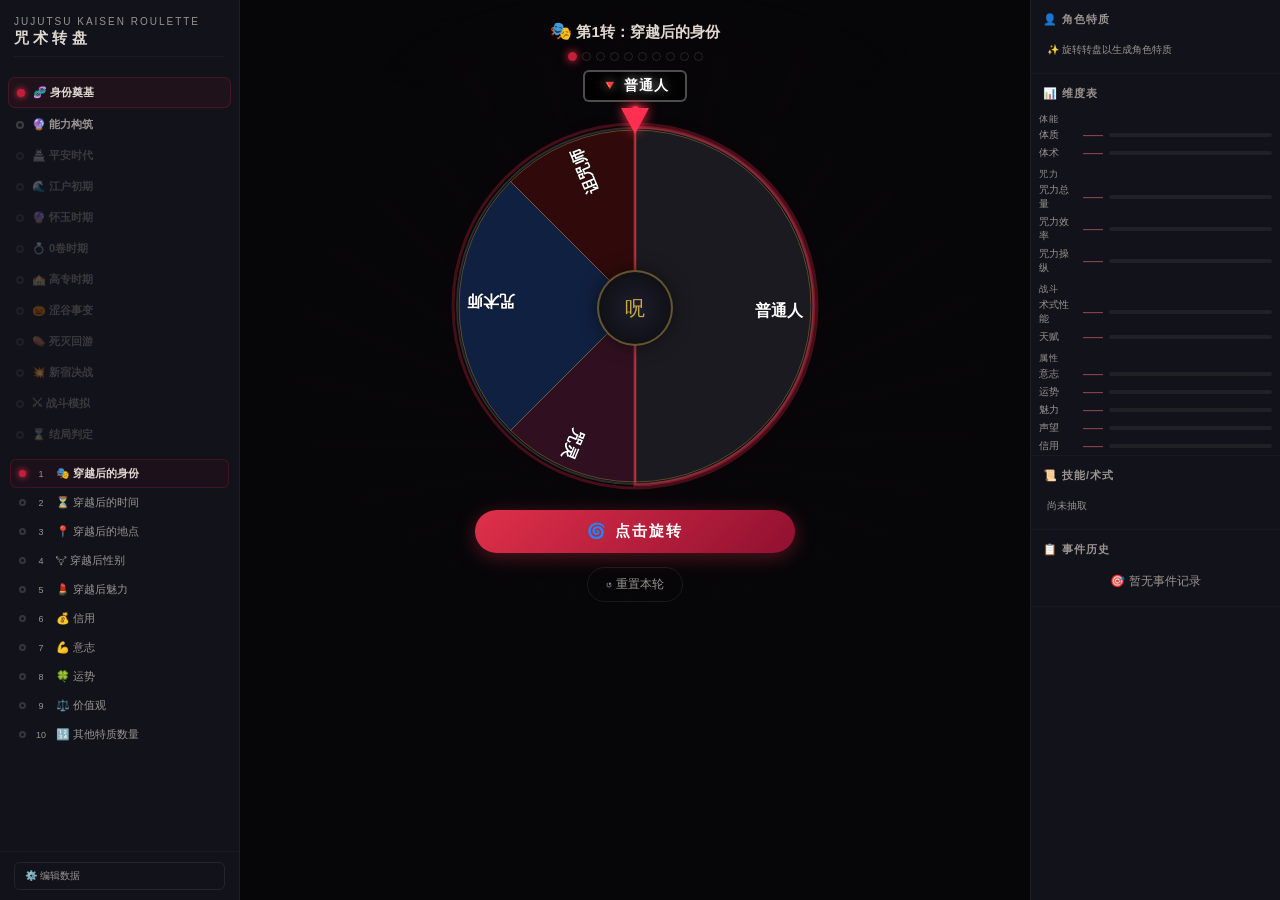
==== index.html @ 83b04fd9 "UI全面优化: 扇区双行分色(技名#fff/体#aaa/咒#a8f/胜#ff0), combat-bars横向压缩, 敌人资源条对称, DZ→危险区, 战斗记录全阶段push, selectStanc" ====
<!DOCTYPE html>
<html lang="zh-CN">
<head>
<meta charset="UTF-8">
<meta name="viewport" content="width=device-width,initial-scale=1,user-scalable=no">
<title>咒术转盘 · JJK</title>
<link rel="stylesheet" href="style.css">
</head>
<body>
<div class="dots-bg" id="dotsBg"></div>
<div class="c-seal a">呪</div><div class="c-seal b">術</div><div class="c-seal c">封</div><div class="c-seal d">解</div>

<div class="app" id="app">
  <div class="top-bar" id="topBar">
    <span class="p-name" id="topPhase" onclick="togglePhaseMenu()">🧬 身份奠基</span>
    <div class="p-dots" id="topDots"></div>
    <span style="font-size:18px;cursor:pointer;padding:0 6px" onclick="toggleEditor()" title="编辑数据">⚙️</span>
  </div>
  <div class="phase-menu" id="phaseMenu" style="display:none"><div class="pm-backdrop" onclick="togglePhaseMenu()"></div><div class="pm-list" id="pmList"></div></div>
  <div class="sidebar" id="sidebar">
    <div class="sb-header">
      <div class="sbl">JUJUTSU KAISEN ROULETTE</div>
      <div class="sbn" id="sbTitle">咒 术 转 盘</div>
      <div class="sbd"></div>
    </div>
    <div class="sb-phases" id="sbPhases"></div>
    <div class="sb-events" id="sbEvents"></div>
    <div class="sb-footer"><div class="sb-edit" onclick="toggleEditor()">⚙️ 编辑数据</div></div>
  </div>
  <div class="center-area" id="centerArea">
    <div class="round-title" id="roundTitle"></div>
    <div class="enemy-card" id="enemyCard" style="display:none">
      <div class="ec-header">
        <span class="ec-tier" id="ecTier">SSS</span>
        <div class="ec-info">
          <span class="ec-name" id="ecName"></span>
          <span class="ec-title" id="ecTitle"></span>
        </div>
      </div>
      <div class="ec-body">
        <div class="ec-dims" id="ecDims"></div>
        <div class="ec-flavor" id="ecFlavor"></div>
        <div class="ec-status" id="ecStatus"></div>
        <div class="ec-ehp"><span style="color:var(--dim);font-size:9px">敌HP</span><span class="ec-hp-bar-wrap"><span class="ec-hp-bar" id="cbEhBar" style="width:100%"></span></span><span id="cbEhVal"></span></div>
      </div>
    </div>
    <div class="combat-bars" id="combatBars" style="display:none">
      <div class="cb-row cb-horiz"><span class="cb-lbl">🛡护盾</span><span class="cb-val" id="cbShVal">0</span><span class="cb-bar-wrap"><span class="cb-bar cb-sh" id="cbShBar"></span></span><span class="cb-lbl">❤生命</span><span class="cb-val" id="cbHpVal">0</span><span class="cb-bar-wrap"><span class="cb-bar cb-hp" id="cbHpBar"></span></span><span class="cb-lbl">🟣咒力</span><span class="cb-val" id="cbCeVal">0</span><span class="cb-bar-wrap"><span class="cb-bar cb-ce" id="cbCeBar"></span></span></div>
      <div class="cb-row cb-split"><span class="cb-lbl">💪体力</span><span class="cb-val" id="cbStVal">0</span><span class="cb-lbl">⚡胜率</span><span class="cb-val" id="cbWinVal">0</span><span class="cb-lbl" title="运势恶化程度，影响对拼权重">⚠危险区</span><span class="cb-val" id="cbDangerVal">0%</span></div>
      <div class="cb-row cb-split" style="font-size:9px;color:#d84"><span>敌体力:<b id="cbEStVal">0</b></span><span>敌咒力:<b id="cbECeVal">0</b></span><span>敌胜率:<b id="cbEWinVal">0</b></span><span title="运势恶化程度，影响对拼权重">敌危险区:<b id="cbEDZBadge">0%</b></span></div>
      <div class="cb-burnout" id="cbBurnout" style="display:none">⚠ 术式熔断</div>
    </div>
    <div class="stance-pick" id="stancePick" style="display:none">
      <div class="sp-header">⚔ 选择战术姿态</div>
      <div class="sp-grid">
        <div class="sp-card" data-stance="猛攻" onclick="selectStance('猛攻')">
          <div class="sp-icon">🔥</div><div class="sp-name">猛攻</div>
          <div class="sp-desc">伤害+30% 受击+30%</div>
        </div>
        <div class="sp-card" data-stance="流转" onclick="selectStance('流转')">
          <div class="sp-icon">🌊</div><div class="sp-name">流转</div>
          <div class="sp-desc">伤害×1.0 受击×1.0</div>
        </div>
        <div class="sp-card" data-stance="坚牢" onclick="selectStance('坚牢')">
          <div class="sp-icon">⛰️</div><div class="sp-name">坚牢</div>
          <div class="sp-desc">受击-30% 禁用领域</div>
        </div>
      </div>
    </div>
    <div class="p-dots" id="centerDots" style="display:none"></div>
    <div class="ptr-label" id="ptrLabel" style="visibility:hidden"></div>
    <div class="moral-pick" id="moralPick" style="display:none">
      <button class="mp-toggle" id="mpToggle" onclick="toggleMoral()">📋 点击展开，自选价值观阵营（或直接转转盘）</button>
      <div class="mp-body" id="mpBody">
        <div class="mp-grid" id="mpGrid"></div>
      </div>
    </div>
    <div class="input-round" id="inputRound" style="display:none">
      <div class="name-seal-ring"></div>
      <div class="name-seal-char">封</div>
      <div class="name-title-text">刻 印 解 除</div>
      <div class="name-hint" id="nameHint">赋予力量真名</div>
      <input type="text" id="inputName" class="name-input" maxlength="8" onkeydown="if(event.key==='Enter')submitInput()" />
      <button class="btn-spin name-submit-btn" id="btnInputSubmit" onclick="submitInput()">刻 印</button>
      <button class="btn-reroll" id="btnInputSkip" onclick="skipInput()">跳过（暂不命名）</button>
    </div>
    <div class="wheel-wrap" id="wheelWrap">
      <div class="ptr"></div>
      <canvas id="wheelCanvas"></canvas>
      <canvas class="p-canvas" id="pCanvas"></canvas>
      <div class="center-btn" id="centerBtn" onclick="centerClick()">呪</div>
    </div>
    <button class="btn-spin" id="btnSpin" onclick="spin()">🌀 点击旋转</button>
    <button class="btn-next" id="btnNext" onclick="goNext()">→ 下一轮</button>
    <button class="btn-reroll" id="btnReroll" style="display:none" onclick="reroll()">🔄 重抽</button>
    <button class="btn-phase" id="btnPhase" style="display:none" onclick="goNextPhase()">→ 进入下一阶段</button>
    <div class="btn-combat-row" id="btnCombatRow" style="display:none">
      <button class="btn-combat ult" id="bcDomain" onclick="bDomain()">🌐 领域展开</button>
      <button class="btn-combat ult" id="bcMax" onclick="bMax()">🔥 极之番</button>
      <button class="btn-combat" id="bcRCT" onclick="bRCT()">🔄 修复熔断</button>
      <button class="btn-combat escape" id="bcEscape" onclick="bEscape()">🏃 逃跑</button>
      <button class="btn-combat" id="bcBindLoan" onclick="bBindLoan()">🔗 束缚·贷</button>
      <button class="btn-combat" id="bcBindStack" onclick="bBindStack()">🔗 束缚·叠加</button>
    </div>
    <div style="margin-top:4px"><button class="btn-reset" id="btnReset" onclick="resetGame()">↺ 重置本轮</button></div>
    <div class="result-panel" id="resultPanel"></div>
    <button class="btn-char" id="btnChar" style="display:none" onclick="charCard()">🎴 生成角色卡</button>
  </div>
  <div class="right-panel" id="rightPanel">
    <div class="rp-sec"><h4>👤 角色特质</h4><div class="rp-traits" id="rpTraits"><span class="empty">尚未抽取</span></div></div>
    <div class="rp-sec"><h4>📊 维度表</h4><div class="rp-dims" id="rpDims"><span class="empty">尚未抽取</span></div></div>
    <div class="rp-sec"><h4>📜 技能/术式</h4><div class="rp-traits" id="rpSkills"><span class="empty">尚未抽取</span></div></div>
    <div class="rp-sec" id="rpCombatLogSec" style="display:none"><h4>📋 战斗记录</h4><div class="rp-hist" id="rpCombatLog" style="max-height:200px"></div></div>
    <div class="rp-sec"><h4>📋 事件历史</h4><div class="rp-hist" id="rpHist"><span class="empty" style="padding:4px">尚未抽取</span></div></div>
  </div>
</div>

<div class="btm-tabs" id="btmTabs">
  <div class="bt active" data-t="wheel"><span class="bti">🎯</span>转盘<span class="btb" id="btbW"></span></div>
  <div class="bt" data-t="person"><span class="bti">👤</span>人物<span class="btb" id="btbP"></span></div>
  <div class="bt" data-t="hist"><span class="bti">📋</span>历史<span class="btb" id="btbH"></span></div>
</div>

<div class="tab-view" id="tvWheel"></div>
<div class="tab-view" id="tvPerson"></div>
<div class="tab-view" id="tvHist"></div>

<div class="editor-overlay" id="edOverlay" onclick="toggleEditor()"></div>
<div class="editor-panel" id="edPanel"><div class="ep-header"><h3>🛠 数据编辑器</h3><span class="ep-close" onclick="toggleEditor()">✕</span></div><div class="ep-body" id="edBody"></div><div class="ep-footer"><button class="primary" onclick="edSave()">💾 保存到本地</button><button onclick="edExport()">📥 导出JSON</button><button onclick="edImport()">📤 导入JSON</button><button onclick="edReset()">🗑 重置</button></div></div>

<div id="toastContainer"></div>

<script src="js/seed-data.js"></script>
<script src="js/game.js"></script>
<script src="js/combat.js"></script>
</body>
</html>
---- style.css ----
:root{--bg:#060608;--bg2:#12121a;--bg3:#1a1a24;--red:#c41e3a;--glow:#ff3050;--purple:#6b21a8;--gold:#c9a84c;--text:#e0d8d0;--dim:#9a9490;--r:12px}
*{margin:0;padding:0;box-sizing:border-box}
body{background:var(--bg);color:var(--text);font-family:"PingFang SC","Microsoft YaHei",sans-serif;min-height:100vh;overflow-x:hidden;-webkit-tap-highlight-color:transparent;user-select:none}
/* 背景花纹 */
body::before{content:'';position:fixed;inset:0;pointer-events:none;z-index:0;background:radial-gradient(ellipse 80% 50% at 50% -10%,rgba(196,30,58,.10) 0%,transparent 50%),radial-gradient(ellipse 60% 40% at 50% 100%,rgba(107,33,168,.06) 0%,transparent 50%),repeating-conic-gradient(from 0deg,rgba(255,48,80,.012) 0% .5%,transparent .5% 3%);mask-image:radial-gradient(ellipse 60% 60% at 50% 40%,black 20%,transparent 70%);animation:bgSpin 120s linear infinite}
@keyframes bgSpin{to{transform:rotate(360deg)}}
/* 四角咒字 */
.c-seal{position:fixed;pointer-events:none;z-index:0;font-family:serif;opacity:.04;animation:sealF 28s ease-in-out infinite}
.c-seal.a{top:3%;left:4%;font-size:clamp(60px,10vw,130px);color:var(--glow)}
.c-seal.b{top:4%;right:4%;font-size:clamp(50px,8vw,110px);color:var(--gold);animation-delay:-9s}
.c-seal.c{bottom:3%;left:4%;font-size:clamp(70px,12vw,150px);color:var(--gold);animation-delay:-18s}
.c-seal.d{bottom:4%;right:4%;font-size:clamp(55px,9vw,120px);color:var(--glow);animation-delay:-5s}
@keyframes sealF{0%,100%{transform:translateY(0)rotate(0deg)}33%{transform:translateY(-15px)rotate(3deg)}66%{transform:translateY(10px)rotate(-2deg)}}
/* 光点 */
.dots-bg{position:fixed;inset:0;pointer-events:none;z-index:0;overflow:hidden}
.dot{position:absolute;border-radius:50%;background:var(--glow);opacity:0;animation:dotUp linear infinite}
@keyframes dotUp{0%{transform:translateY(105vh)scale(0);opacity:0}10%{opacity:.3}90%{opacity:.06}100%{transform:translateY(-10vh)scale(1.5);opacity:0}}

/* 主容器 */
.app{position:relative;z-index:1;display:flex;flex-direction:column;min-height:100vh;padding-bottom:64px}
@media(min-width:768px){.app{display:grid;grid-template-columns:240px 1fr 250px;min-height:100vh;padding:0}}

/* 顶部栏(移动) */
.top-bar{display:flex;align-items:center;justify-content:space-between;padding:8px 12px;background:var(--bg2);border-bottom:1px solid rgba(255,255,255,.05);flex-shrink:0;gap:6px}
.top-bar .p-name{font-size:13px;font-weight:700;cursor:pointer}
.p-dots{display:flex;gap:5px;flex-wrap:wrap;justify-content:center}
.p-dots span{width:9px;height:9px;border-radius:50%;border:1.5px solid rgba(255,255,255,.12);transition:.3s}
.p-dots span.done{background:var(--gold);border-color:var(--gold)}
.p-dots span.cur{background:var(--red);border-color:var(--red);box-shadow:0 0 8px var(--glow)}
/* 移动端阶段下拉 */
.phase-menu{position:fixed;inset:0;z-index:55}
.phase-menu .pm-backdrop{position:absolute;inset:0;background:rgba(0,0,0,.6)}
.phase-menu .pm-list{position:absolute;top:44px;left:12px;right:12px;background:var(--bg2);border-radius:12px;border:1px solid rgba(255,255,255,.08);padding:8px 0;box-shadow:0 8px 30px rgba(0,0,0,.5);animation:fadeIn .2s ease}
.pm-list .pm-item{display:flex;align-items:center;gap:10px;padding:10px 16px;font-size:12px;cursor:pointer;transition:.15s}
.pm-list .pm-item:hover{background:rgba(255,255,255,.03)}
.pm-list .pm-item.active{background:rgba(196,30,58,.08)}
.pm-list .pm-item.locked{opacity:.35;cursor:default}
.pm-list .pm-item .pm-dot{width:8px;height:8px;border-radius:50%;border:2px solid rgba(255,255,255,.18);flex-shrink:0}
.pm-list .pm-item.done .pm-dot{background:var(--gold);border-color:var(--gold)}
.pm-list .pm-item.active .pm-dot{background:var(--red);border-color:var(--red)}
@media(min-width:768px){.phase-menu{display:none!important}}
@media(min-width:768px){#centerDots{display:flex!important}}
@media(min-width:768px){.top-bar{display:none}}

/* 左侧栏 */
.sidebar{display:none;background:var(--bg2);border-right:1px solid rgba(255,255,255,.05);flex-direction:column;overflow-y:auto}
@media(min-width:768px){.sidebar{display:flex}}
.sb-header{padding:16px 14px 10px;flex-shrink:0}
.sb-header .sbl{font-size:10px;color:var(--dim);letter-spacing:2px}
.sb-header .sbn{font-size:15px;font-weight:800;margin:2px 0}
.sb-header .sbd{height:1px;background:rgba(255,255,255,.04);margin:8px 0}
.sb-phases{padding:0 8px;flex-shrink:0}
.sb-phase{display:flex;align-items:center;gap:8px;padding:7px 8px;border-radius:7px;cursor:pointer;transition:.2s;font-size:11px;margin:2px 0}
.sb-phase:hover{background:rgba(255,255,255,.03)}
.sb-phase .sp-dot{width:8px;height:8px;border-radius:50%;border:2px solid rgba(255,255,255,.18);flex-shrink:0;transition:.2s}
.sb-phase.active{background:rgba(196,30,58,.08);border:1px solid rgba(196,30,58,.25)}
.sb-phase.active .sp-dot{background:var(--red);border-color:var(--red);box-shadow:0 0 6px var(--glow)}
.sb-phase.done .sp-dot{background:var(--gold);border-color:var(--gold)}
.sb-phase.locked{opacity:.3;cursor:default}
.sb-phase .sp-name{color:var(--dim);font-size:11px}
.sb-phase.active .sp-name{color:var(--text);font-weight:600}
.sb-events{flex:1;overflow-y:auto;padding:8px 10px}
.sb-evt{display:flex;align-items:center;gap:8px;padding:6px 8px;border-radius:6px;cursor:pointer;transition:.2s;font-size:11px;border:1px solid transparent}
.sb-evt:hover{background:rgba(255,255,255,.02)}
.sb-evt .se-dot{width:7px;height:7px;border-radius:50%;border:2px solid rgba(255,255,255,.15);flex-shrink:0;transition:.2s}
.sb-evt.cur .se-dot{background:var(--red);border-color:var(--red);box-shadow:0 0 6px var(--glow)}
.sb-evt.done .se-dot{background:var(--gold);border-color:var(--gold)}
.sb-evt.cur{background:rgba(196,30,58,.06);border-color:rgba(196,30,58,.2)}
.sb-evt.done{opacity:.5}
.sb-evt .se-num{color:var(--dim);font-size:9px;width:14px;text-align:center}
.sb-evt .se-title{color:var(--dim);font-size:11px}
.sb-evt.cur .se-title{color:var(--text);font-weight:600}
.sb-evt.locked{opacity:.3;cursor:default}
.sb-footer{flex-shrink:0;padding:10px 14px;border-top:1px solid rgba(255,255,255,.04)}
.sb-edit{display:flex;align-items:center;gap:6px;cursor:pointer;font-size:10px;color:var(--dim);padding:6px 10px;border-radius:6px;border:1px solid rgba(255,255,255,.08);transition:.2s}
.sb-edit:hover{color:var(--text);border-color:rgba(255,255,255,.2)}

/* 中央 */
.center-area{flex:1;display:flex;flex-direction:column;align-items:center;padding:10px 12px;gap:10px;overflow-y:auto}
@media(min-width:768px){.center-area{padding-top:20px}}
.round-title{font-size:15px;font-weight:700;text-align:center}
/* 转盘 */
.wheel-wrap{position:relative;width:min(80vw,380px);aspect-ratio:1;flex-shrink:0}
.wheel-wrap canvas{width:100%;height:100%}
.wheel-wrap .ptr{position:absolute;top:-8px;left:50%;transform:translateX(-50%);z-index:10;width:0;height:0;border-left:14px solid transparent;border-right:14px solid transparent;border-top:26px solid var(--glow);filter:drop-shadow(0 0 6px var(--glow))}
.wheel-wrap .ptr::after{content:'';position:absolute;top:-28px;left:-3px;width:7px;height:12px;background:var(--glow);border-radius:4px;box-shadow:0 0 6px var(--glow)}
.ptr-label{visibility:hidden;text-align:center;font-size:14px;font-weight:800;color:#fff;text-shadow:0 0 10px rgba(255,255,255,.5);white-space:nowrap;padding:5px 16px;border-radius:6px;border:2px solid rgba(255,255,255,.3);background:rgba(0,0,0,.75);margin:-1px 0 4px;position:relative;z-index:1;letter-spacing:1px}
.p-canvas{position:absolute;top:0;left:0;width:100%;height:100%;pointer-events:none;z-index:8}
.center-btn{position:absolute;top:50%;left:50%;transform:translate(-50%,-50%);z-index:5;width:20%;aspect-ratio:1;border-radius:50%;background:radial-gradient(circle,#1e1e2e,#0a0a0c);border:2px solid rgba(201,168,76,.45);cursor:pointer;display:flex;align-items:center;justify-content:center;font-family:serif;font-size:clamp(14px,3.5vw,20px);color:var(--gold);box-shadow:0 0 18px rgba(0,0,0,.5);transition:.2s}
.center-btn:hover{border-color:var(--gold);box-shadow:0 0 28px rgba(201,168,76,.25)}
/* 按钮 */
.btn-spin{width:100%;max-width:320px;padding:12px;border-radius:26px;border:none;cursor:pointer;font-size:15px;font-weight:700;letter-spacing:2px;background:linear-gradient(135deg,#e0304a,#901030);color:#fff;box-shadow:0 4px 20px rgba(224,48,74,.35);transition:.3s;animation:btnGlow 2s ease infinite}
.btn-spin:disabled{opacity:.4;cursor:not-allowed;animation:none}
@keyframes btnGlow{0%,100%{box-shadow:0 4px 20px rgba(224,48,74,.35)}50%{box-shadow:0 6px 32px rgba(255,48,80,.55)}}
.btn-next{display:none;width:100%;max-width:320px;padding:10px;border-radius:26px;border:1px solid var(--gold);cursor:pointer;font-size:14px;font-weight:700;letter-spacing:1px;background:transparent;color:var(--gold);transition:.3s}
.btn-next:hover{border-color:#fff;color:#fff}
.btn-phase{display:none;width:100%;max-width:320px;padding:10px;border-radius:26px;border:1px solid var(--red);cursor:pointer;font-size:14px;font-weight:700;letter-spacing:1px;background:rgba(196,30,58,.1);color:var(--glow);transition:.3s}
.btn-phase:hover{background:var(--red);color:#fff}
.btn-reroll{display:none;width:100%;max-width:320px;padding:10px;border-radius:26px;border:1px solid rgba(255,255,255,.12);cursor:pointer;font-size:13px;font-weight:700;letter-spacing:1px;background:transparent;color:var(--dim);transition:.3s}
.btn-reroll:hover{color:#fff;border-color:rgba(255,255,255,.3)}
.input-round{position:relative;width:100%;max-width:420px;margin:0 auto;text-align:center;padding:40px 24px 28px;background:linear-gradient(180deg,rgba(18,8,28,.97),rgba(8,4,14,.99));border:1px solid rgba(200,160,80,.25);border-radius:22px;box-shadow:0 0 50px rgba(180,120,40,.08),inset 0 0 40px rgba(0,0,0,.6)}
.name-seal-ring{position:absolute;top:-22px;left:50%;transform:translateX(-50%);width:44px;height:44px;border-radius:50%;background:radial-gradient(circle,#0a0a0a,#1a0a0a);border:2px solid var(--gold);box-shadow:0 0 24px rgba(200,160,80,.35),inset 0 0 8px rgba(200,160,80,.08)}
.name-seal-char{position:absolute;top:-22px;left:50%;transform:translateX(-50%);width:44px;height:44px;display:flex;align-items:center;justify-content:center;font-family:serif;font-size:20px;color:var(--gold);z-index:1;text-shadow:0 0 10px rgba(200,160,80,.5);pointer-events:none}
.name-title-text{font-family:serif;font-size:22px;font-weight:900;letter-spacing:10px;color:var(--gold);text-shadow:0 0 20px rgba(200,160,80,.4);margin:0 0 6px}
.name-hint{font-size:11px;color:#7a6a5a;letter-spacing:3px;margin-bottom:22px}
.name-input{width:100%;padding:14px 20px;border-radius:12px;border:2px solid rgba(200,160,80,.45);background:rgba(0,0,0,.55);color:#fff;font-size:20px;text-align:center;outline:none;letter-spacing:5px;font-family:serif;transition:.35s;box-shadow:0 0 14px rgba(200,160,80,.08)}
.name-input:focus{border-color:var(--gold);box-shadow:0 0 28px rgba(210,140,60,.3);background:rgba(0,0,0,.7)}
.name-input:disabled{border-color:rgba(255,255,255,.1);color:var(--dim);box-shadow:none}
.name-submit-btn{margin-top:18px!important;max-width:260px!important}
.btn-reset{display:inline-block;padding:8px 18px;border-radius:18px;border:1px solid rgba(255,255,255,.08);cursor:pointer;font-size:12px;background:transparent;color:var(--dim);transition:.2s}
.btn-reset:hover{color:var(--text);border-color:rgba(255,255,255,.2)}
.btn-char{width:100%;max-width:320px;margin-top:8px;padding:12px;border-radius:26px;border:none;cursor:pointer;font-size:15px;font-weight:700;letter-spacing:2px;background:linear-gradient(135deg,var(--gold),#8a7030);color:#1a1a1a;box-shadow:0 4px 20px rgba(201,168,76,.3);transition:.3s}
.btn-char:hover{box-shadow:0 6px 30px rgba(201,168,76,.5);transform:translateY(-1px)}
/* 结果面板 */
.result-panel{width:100%;max-width:480px;background:var(--bg2);border-radius:var(--r);padding:14px 18px;text-align:center;animation:fadeIn .35s ease;display:none}
.result-panel .rp-cat{font-size:10px;color:var(--dim);letter-spacing:2px}
.result-panel .rp-val{font-size:clamp(18px,4vw,24px);font-weight:800;margin:4px 0 6px;letter-spacing:1px}
.result-panel .rp-desc{font-size:13px;color:rgba(224,216,208,.8);line-height:1.6;margin-top:4px}
/* 价值观自选面板 */
.moral-pick{width:100%;max-width:480px;margin-top:4px;text-align:center}
.mp-toggle{display:block;width:100%;padding:12px 16px;border-radius:12px;border:none;cursor:pointer;font-size:14px;font-weight:700;letter-spacing:1px;background:linear-gradient(135deg,#e8d44d,#c08030);color:#1a1a1a;box-shadow:0 4px 16px rgba(201,168,76,.35);animation:mpPulse 2.5s ease infinite}
@keyframes mpPulse{0%,100%{box-shadow:0 4px 16px rgba(201,168,76,.35)}50%{box-shadow:0 6px 28px rgba(201,168,76,.6),0 0 40px rgba(232,212,77,.25)}}
.mp-toggle.sel{animation:none;box-shadow:none;background:rgba(255,255,255,.04);color:var(--text);font-weight:400;font-size:13px;cursor:default}
.mp-body{overflow:hidden;max-height:0;transition:max-height .4s ease}
.mp-body.open{max-height:1200px}
.mp-grid{display:flex;flex-direction:column;gap:6px;padding-top:8px}
.mp-btn{display:flex;align-items:center;gap:10px;padding:10px 14px;border-radius:10px;border:1px solid rgba(255,255,255,.08);background:rgba(255,255,255,.02);cursor:pointer;transition:.2s;text-align:left;font-size:12px;color:var(--text)}
.mp-btn:hover{border-color:rgba(255,255,255,.2);background:rgba(255,255,255,.04)}
.mp-btn.sel{border-color:var(--gold);background:rgba(201,168,76,.1);cursor:default}
.mp-btn .mp-l{font-weight:700;font-size:13px;min-width:70px}
.mp-btn .mp-d{flex:1;color:var(--dim);font-size:11px;line-height:1.4}
@keyframes fadeIn{from{opacity:0;transform:translateY(8px)}to{opacity:1;transform:translateY(0)}}

/* 右侧面板 */
.right-panel{display:none;background:var(--bg2);border-left:1px solid rgba(255,255,255,.05);flex-direction:column;overflow-y:auto}
@media(min-width:768px){.right-panel{display:flex}}
.rp-sec{border-bottom:1px solid rgba(255,255,255,.03)}
.rp-sec h4{padding:12px 12px 6px;font-size:11px;color:var(--dim);letter-spacing:1px}
.rp-traits{padding:6px 12px 12px;display:flex;flex-wrap:wrap;gap:4px}
.rp-traits .tag{padding:3px 8px;border-radius:10px;font-size:10px;background:rgba(255,255,255,.05);color:var(--text);border:1px solid rgba(255,255,255,.08)}
.rp-traits .empty{color:var(--dim);font-size:10px;padding:4px}
.rp-hist{padding:6px 12px 12px;display:flex;flex-direction:column;gap:4px;max-height:45vh;overflow-y:auto}
.rp-hist .rh{display:flex;gap:6px;align-items:flex-start;font-size:10px;padding:3px 6px;border-radius:4px;background:rgba(255,255,255,.012);border-left:3px solid transparent}
.rp-hist .rh .rhd{width:5px;height:5px;border-radius:2px;margin-top:3px;flex-shrink:0}

/* 底部Tab(移动端) */
.btm-tabs{position:fixed;bottom:0;left:0;right:0;z-index:50;display:flex;background:var(--bg2);border-top:1px solid rgba(255,255,255,.06);padding:3px 0 env(safe-area-inset-bottom,3px)}
.btm-tabs .bt{flex:1;display:flex;flex-direction:column;align-items:center;justify-content:center;padding:5px 0;cursor:pointer;color:var(--dim);font-size:10px;gap:2px;transition:.2s;position:relative}
.btm-tabs .bt.active{color:#fff}
.btm-tabs .bt .bti{font-size:18px}
.btm-tabs .bt .btb{position:absolute;top:2px;left:calc(50% + 10px);min-width:15px;height:15px;border-radius:8px;background:var(--red);color:#fff;font-size:9px;display:none;align-items:center;justify-content:center;padding:0 3px}
@media(min-width:768px){.btm-tabs{display:none}}
/* 移动Tab视图 */
.tab-view{display:none;position:fixed;top:44px;left:0;right:0;bottom:60px;z-index:40;background:var(--bg);overflow-y:auto;padding:12px}
.tab-view.on{display:block}
@media(min-width:768px){.tab-view{display:none!important}}
.tab-card{background:var(--bg2);border-radius:var(--r);padding:14px}
.tab-card h4{font-size:10px;color:var(--dim);letter-spacing:2px;margin-bottom:8px}
.tab-card .tr{display:flex;justify-content:space-between;font-size:12px;padding:3px 6px;border-radius:4px;background:rgba(255,255,255,.012)}
.tab-card .tr .tk{color:var(--dim)}
.tab-card .tr .tv{font-weight:600}
.tab-card .tags{display:flex;flex-wrap:wrap;gap:4px;margin-top:4px}
.tab-card .tags .tag{padding:2px 8px;border-radius:10px;font-size:10px;background:rgba(255,255,255,.05);border:1px solid rgba(255,255,255,.08)}
.th-list{display:flex;flex-direction:column;gap:6px}
.th-list .th{display:flex;gap:8px;align-items:flex-start;font-size:12px;padding:8px 10px;border-radius:8px;background:var(--bg2);border-left:3px solid transparent}
.th-list .th .thd{width:7px;height:7px;border-radius:3px;margin-top:3px;flex-shrink:0}
.th-list .th .thb{display:flex;flex-direction:column;gap:2px}
.th-list .th .thl{color:var(--dim);font-size:9px;letter-spacing:1px}
.th-list .th .thv{font-weight:600}
.th-list .th .thdesc{color:rgba(224,216,208,.8);font-size:11px;line-height:1.5;margin-top:2px}
.empty{text-align:center;padding:30px;color:var(--dim);font-size:12px}
/* Toast */
.toast{position:fixed;top:50px;left:50%;transform:translateX(-50%);z-index:70;background:var(--bg2);border:1px solid rgba(255,255,255,.08);padding:8px 18px;border-radius:18px;font-size:12px;color:var(--text);pointer-events:none;animation:toastIn .3s ease,toastOut .3s ease 1.6s forwards}
@keyframes toastIn{from{opacity:0;transform:translateX(-50%) translateY(-8px)}}
@keyframes toastOut{to{opacity:0;transform:translateX(-50%) translateY(-8px)}}

/* 编辑面板 */
.editor-overlay{display:none;position:fixed;inset:0;z-index:100;background:rgba(0,0,0,.7)}
.editor-panel{position:fixed;top:0;right:0;bottom:0;width:min(420px,100vw);z-index:101;background:var(--bg);border-left:1px solid rgba(255,255,255,.08);display:flex;flex-direction:column;transform:translateX(100%);transition:transform .3s ease}
.editor-panel.open{transform:translateX(0)}
.editor-panel .ep-header{display:flex;align-items:center;justify-content:space-between;padding:14px 16px;border-bottom:1px solid rgba(255,255,255,.06);flex-shrink:0}
.ep-header h3{font-size:14px;font-weight:700;letter-spacing:1px}
.ep-close{cursor:pointer;font-size:20px;color:var(--dim);transition:.2s}
.ep-close:hover{color:var(--text)}
.ep-body{flex:1;overflow-y:auto;padding:12px 16px}
.ep-body .ep-phase{margin-bottom:12px}
.ep-body .ep-phase-header{display:flex;align-items:center;gap:8px;cursor:pointer;padding:8px 0;font-size:13px;font-weight:700;border-bottom:1px solid rgba(255,255,255,.04)}
.ep-body .ep-round{padding:6px 0 6px 16px;border-left:2px solid rgba(255,255,255,.06);margin:6px 0}
.ep-body .ep-round-header{display:flex;align-items:center;gap:6px;font-size:11px;color:var(--dim);margin-bottom:4px}
.ep-body .ep-round-header input{background:var(--bg2);border:1px solid rgba(255,255,255,.1);color:var(--text);padding:3px 6px;border-radius:4px;font-size:11px;width:120px}
.ep-body .ep-item{display:flex;align-items:center;gap:6px;padding:4px 6px;margin:2px 0;border-radius:4px;background:rgba(255,255,255,.02);font-size:11px;flex-wrap:wrap}
.ep-item input[type=text]{background:var(--bg2);border:1px solid rgba(255,255,255,.1);color:var(--text);padding:3px 6px;border-radius:4px;font-size:10px;width:90px}
.ep-item input[type=text].w{width:40px}
.ep-item input[type=color]{width:22px;height:22px;border:none;cursor:pointer;background:transparent;padding:0}
.ep-item textarea{background:var(--bg2);border:1px solid rgba(255,255,255,.1);color:var(--text);padding:4px 6px;border-radius:4px;font-size:10px;width:100%;min-width:200px;resize:vertical;font-family:inherit}
.ep-item .tag-row{display:flex;flex-wrap:wrap;gap:3px;align-items:center;margin-top:4px}
.ep-item .tag-chip{display:flex;align-items:center;gap:2px;padding:1px 6px;border-radius:8px;background:rgba(255,48,80,.15);color:var(--glow);font-size:9px}
.ep-item .tag-chip .x{cursor:pointer;font-size:10px;opacity:.6}
.ep-item .tag-chip .x:hover{opacity:1}
.ep-actions{display:flex;gap:4px;flex-shrink:0;margin-top:4px}
.ep-actions button{font-size:9px;padding:3px 8px;border-radius:4px;border:1px solid rgba(255,255,255,.1);background:transparent;color:var(--dim);cursor:pointer;transition:.2s}
.ep-actions button:hover{color:var(--text);border-color:rgba(255,255,255,.3)}
.ep-actions button.del:hover{color:var(--red);border-color:var(--red)}
.ep-footer{flex-shrink:0;padding:12px 16px;border-top:1px solid rgba(255,255,255,.06);display:flex;gap:8px;flex-wrap:wrap}
.ep-footer button{padding:8px 16px;border-radius:18px;border:1px solid rgba(255,255,255,.15);background:var(--bg2);color:var(--text);cursor:pointer;font-size:11px;letter-spacing:1px;transition:.2s}
.ep-footer button:hover{background:var(--bg3)}
.ep-footer button.primary{background:var(--red);border-color:var(--red);color:#fff}
.ep-footer button.primary:hover{background:#d42a4a}

@media(max-width:480px){
  .app{padding-bottom:60px}
  .wheel-wrap{width:82vw}
  .btn-spin{max-width:280px;font-size:14px}
  .btn-next{max-width:280px}
  .editor-panel{width:100vw}
}

/* ---- 敌人卡 ---- */
.enemy-card{width:100%;max-width:480px;background:linear-gradient(135deg,rgba(18,8,8,.95),rgba(8,4,14,.98));border:1px solid rgba(200,60,60,.35);border-radius:16px;padding:12px 16px;margin-bottom:4px;animation:bfxIn .5s ease;box-shadow:0 0 30px rgba(200,40,40,.1),inset 0 0 40px rgba(0,0,0,.5)}
.enemy-card .ec-header{display:flex;align-items:center;gap:10px;margin-bottom:8px}
.ec-header .ec-tier{display:inline-flex;align-items:center;justify-content:center;width:36px;height:36px;border-radius:8px;font-size:13px;font-weight:900;flex-shrink:0;box-shadow:0 0 12px rgba(255,204,0,.4)}
.ec-header .ec-info{display:flex;flex-direction:column;gap:1px}
.ec-header .ec-name{font-size:17px;font-weight:800;color:#fff;letter-spacing:2px}
.ec-header .ec-title{font-size:11px;color:var(--dim);letter-spacing:2px}
.enemy-card .ec-body{display:flex;flex-direction:column;gap:6px}
.ec-body .ec-dims{display:flex;flex-wrap:wrap;gap:4px}
.ecd{display:flex;align-items:center;gap:3px;background:rgba(255,255,255,.04);padding:2px 8px;border-radius:10px;border:1px solid rgba(255,255,255,.06)}
.ec-body .ec-flavor{font-size:11px;color:var(--dim);font-style:italic;padding:4px 0;letter-spacing:1px;line-height:1.5}
.ec-body .ec-status{display:flex;gap:6px;flex-wrap:wrap}
.ecs{font-size:10px;padding:3px 8px;border-radius:10px;font-weight:600;letter-spacing:1px}
.ecs.adv{background:rgba(50,200,80,.15);color:#4c8;border:1px solid rgba(50,200,80,.3)}
.ecs.wnd{background:rgba(200,40,40,.15);color:#f44;border:1px solid rgba(200,40,40,.3)}
.ecs.rnd{background:rgba(200,168,76,.1);color:var(--gold);border:1px solid rgba(200,168,76,.2)}
.ecs.neutral{background:rgba(255,255,255,.05);color:var(--dim);border:1px solid rgba(255,255,255,.08)}
/* 战斗特效动画 */
@keyframes bfxIn{from{opacity:0;transform:translateY(-12px)}to{opacity:1;transform:translateY(0)}}
@keyframes bfxText{0%,100%{opacity:1}50%{opacity:.3;color:var(--glow)}}
.bfx-critical .result-panel{border-color:var(--gold)!important;box-shadow:0 0 30px rgba(200,168,76,.4)!important;animation:bfxPulse .3s ease}
@keyframes bfxPulse{0%,100%{transform:scale(1)}50%{transform:scale(1.02)}}
.bfx-victory .enemy-card{border-color:rgba(50,200,120,.6)!important;box-shadow:0 0 40px rgba(50,200,120,.25)!important}
.bfx-defeat .enemy-card{border-color:rgba(200,40,40,.6)!important;box-shadow:0 0 40px rgba(200,40,40,.35)!important}
/* 战斗按钮 */
.btn-retry{border-color:var(--gold)!important;color:var(--gold)!important}
.btn-continue{border-color:#f44!important;color:#f44!important}
/* 战斗资源条 */
.combat-bars{width:100%;max-width:480px;background:rgba(12,8,16,.95);border:1px solid rgba(255,255,255,.06);border-radius:12px;padding:6px 12px;margin-bottom:4px;font-size:10px}
.cb-row{display:flex;align-items:center;gap:6px;padding:2px 0}
.cb-lbl{color:var(--dim);width:36px;flex-shrink:0;font-size:9px}
.cb-val{color:var(--text);font-weight:600;min-width:32px;font-size:10px}
.cb-bar-wrap{flex:1;height:6px;border-radius:3px;background:rgba(255,255,255,.06)}
.cb-bar{display:block;height:100%;border-radius:3px;transition:width .3s}
.cb-sh{background:linear-gradient(90deg,#4488cc,#66aadd)}
.cb-hp{background:linear-gradient(90deg,#cc4444,#ee6655)}
.cb-ce{background:linear-gradient(90deg,#8844cc,#aa66ee)}
.cb-split{justify-content:space-between}
.cb-horiz{display:flex;gap:4px;align-items:center}
.cb-horiz .cb-lbl{width:auto;font-size:8px}
.cb-horiz .cb-val{min-width:24px;font-size:9px}
.cb-horiz .cb-bar-wrap{flex:1;min-width:30px;height:5px}
.cb-burnout{color:#f44;font-size:10px;text-align:center;padding:4px;animation:bfxPulse 1s ease infinite}
.ec-ehp{display:flex;align-items:center;gap:6px;padding-top:4px}
.ec-hp-bar-wrap{flex:1;height:5px;border-radius:2px;background:rgba(255,255,255,.06)}
.ec-hp-bar{display:block;height:100%;border-radius:2px;background:linear-gradient(90deg,#dd4444,#ff8866);transition:width .3s}
/* 姿态选择 */
.stance-pick{width:100%;max-width:480px;margin:4px 0;animation:bfxIn .3s ease}
.sp-header{font-size:13px;font-weight:700;color:var(--gold);letter-spacing:2px;text-align:center;margin-bottom:6px}
.sp-grid{display:flex;gap:8px}
.sp-card{flex:1;display:flex;flex-direction:column;align-items:center;gap:4px;padding:12px 8px;border-radius:12px;border:1px solid rgba(255,255,255,.08);background:rgba(255,255,255,.03);cursor:pointer;transition:.2s}
.sp-card:hover{border-color:var(--gold);background:rgba(201,168,76,.06)}
.sp-card.sel{border-color:var(--gold);background:rgba(201,168,76,.12);box-shadow:0 0 12px rgba(201,168,76,.2)}
.sp-icon{font-size:28px}
.sp-name{font-size:12px;font-weight:700;color:var(--text)}
.sp-desc{font-size:9px;color:var(--dim);text-align:center;line-height:1.3}
/* 招式面板 */
.btn-combat-row{display:flex;gap:8px;flex-wrap:wrap;justify-content:center;margin-top:6px}
.btn-combat{padding:8px 16px;border-radius:20px;border:1px solid;cursor:pointer;font-size:12px;font-weight:700;letter-spacing:1px;transition:.2s}
.btn-combat.again{background:rgba(200,60,60,.1);border-color:var(--red);color:var(--glow)}
.btn-combat.again:hover{background:var(--red);color:#fff}
.btn-combat.stop{background:transparent;border-color:var(--gold);color:var(--gold)}
.btn-combat.stop:hover{background:var(--gold);color:#1a1a1a}
.btn-combat.ult{background:rgba(130,0,255,.1);border-color:#80f;color:#a0f}
.btn-combat.escape{background:transparent;border-color:rgba(255,255,255,.12);color:var(--dim)}
.btn-combat.escape:hover{color:#fff;border-color:rgba(255,255,255,.3)}
.btn-combat.bind{background:rgba(200,160,40,.1);border-color:var(--gold);color:var(--gold)}
.btn-combat.bind:hover{background:var(--gold);color:#1a1a1a}
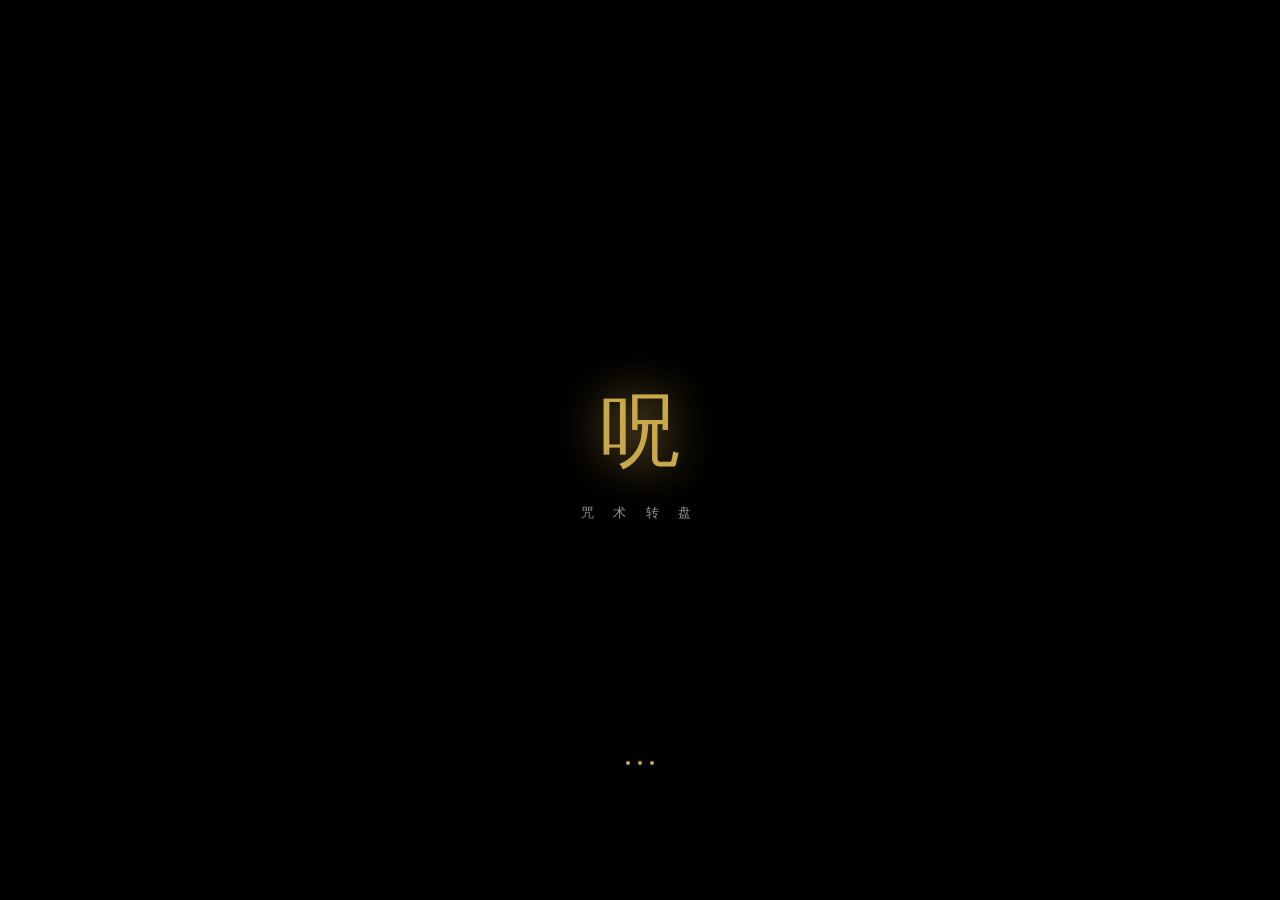
==== commit c1cc0475: "feat: 开场加载动画 + 命运选择页(穿越者/原住民/重生者)" ====
--- a/index.html
+++ b/index.html
@@ -7,6 +7,40 @@
 <link rel="stylesheet" href="style.css">
 </head>
 <body>
+<div class="loading-screen" id="loadingScreen">
+  <div class="ls-ring" id="lsRing"></div>
+  <div class="ls-seal">呪</div>
+  <div class="ls-title">咒 术 转 盘</div>
+  <div class="ls-dots" id="lsDots"></div>
+</div>
+<div class="intro-overlay" id="introOverlay" style="display:none">
+  <div class="intro-bg-seal">呪</div>
+  <div class="intro-content">
+    <div class="intro-jp">呪 術 廻 戦</div>
+    <div class="intro-title">命运的选择</div>
+    <div class="intro-subtitle">—— 你的咒术师之路由此开启 ——</div>
+    <div class="intro-choices">
+      <div class="intro-choice locked" onclick="introToast('原住民')">
+        <div class="ic-lock">🔒</div>
+        <div class="ic-icon">🏚️</div>
+        <div class="ic-label">原 住 民</div>
+        <div class="ic-hint">暂未开放</div>
+      </div>
+      <div class="intro-choice active" onclick="selectOrigin('穿越者')">
+        <div class="ic-glow"></div>
+        <div class="ic-icon">🌀</div>
+        <div class="ic-label">穿 越 者</div>
+        <div class="ic-hint">穿越进入咒术世界</div>
+      </div>
+      <div class="intro-choice locked" onclick="introToast('重生者')">
+        <div class="ic-lock">🔒</div>
+        <div class="ic-icon">🔄</div>
+        <div class="ic-label">重 生 者</div>
+        <div class="ic-hint">暂未开放</div>
+      </div>
+    </div>
+  </div>
+</div>
 <div class="dots-bg" id="dotsBg"></div>
 <div class="c-seal a">呪</div><div class="c-seal b">術</div><div class="c-seal c">封</div><div class="c-seal d">解</div>
 
@@ -29,26 +63,42 @@
   </div>
   <div class="center-area" id="centerArea">
     <div class="round-title" id="roundTitle"></div>
-    <div class="enemy-card" id="enemyCard" style="display:none">
-      <div class="ec-header">
-        <span class="ec-tier" id="ecTier">SSS</span>
-        <div class="ec-info">
-          <span class="ec-name" id="ecName"></span>
-          <span class="ec-title" id="ecTitle"></span>
+    <div class="enemy-card" id="enemyCard" style="display:none"></div>
+    <div class="combat-bars" id="combatBars" style="display:none"></div>
+    <div class="combat-vs" id="combatVS" style="display:none">
+      <div class="cv-header"><span class="cv-round" id="cvRound">⚔ 交锋</span><span class="cv-phase" id="cvPhase">出招</span></div>
+      <div class="cv-arena">
+        <div class="cv-card cv-player" id="cvPlayer">
+          <div class="cv-card-glow"></div>
+          <div class="cv-dims" id="cvPDims"></div>
+          <div class="cv-bars">
+            <div class="cv-bar-row"><span class="cv-lbl">🛡</span><span class="cv-bar-wrap"><span class="cv-bar cv-sh" id="cvShBar"></span></span><span id="cvShVal">0</span></div>
+            <div class="cv-bar-row"><span class="cv-lbl">❤</span><span class="cv-bar-wrap"><span class="cv-bar cv-hp" id="cvHpBar"></span></span><span id="cvHpVal">0</span></div>
+            <div class="cv-bar-row"><span class="cv-lbl">🟣</span><span class="cv-bar-wrap"><span class="cv-bar cv-ce" id="cvCeBar"></span></span><span id="cvCeVal">0</span></div>
+            <div class="cv-stats"><span>💪<b id="cvStVal">0</b></span><span>⚡<b id="cvWinVal">0</b></span><span title="运势恶化，影响对拼权重">⚠<b id="cvDZVal">0%</b></span></div>
+          </div>
+        </div>
+        <div class="cv-vs" id="cvVS">
+          <div class="cv-vs-ring"><span class="cv-vs-text">VS</span></div>
+          <div class="cv-clocks"><span class="cv-ck">⚔击破<b id="cvBK">0</b>/6</span><span class="cv-ck">💀败势<b id="cvLB">0</b>/6</span></div>
+        </div>
+        <div class="cv-card cv-enemy" id="cvEnemy">
+          <div class="cv-card-glow"></div>
+          <div class="cv-dims" id="cvEDims"></div>
+          <div class="cv-bars">
+            <div class="cv-bar-row"><span class="cv-lbl">🛡</span><span class="cv-bar-wrap"><span class="cv-bar cv-sh" id="cvEShBar"></span></span><span id="cvEShVal">0</span></div>
+            <div class="cv-bar-row"><span class="cv-lbl">❤</span><span class="cv-bar-wrap"><span class="cv-bar cv-hp" id="cvEHpBar"></span></span><span id="cvEHpVal">0</span></div>
+            <div class="cv-bar-row"><span class="cv-lbl">🟣</span><span class="cv-bar-wrap"><span class="cv-bar cv-ce" id="cvECeBar"></span></span><span id="cvECeVal">0</span></div>
+            <div class="cv-stats"><span>💪<b id="cvEStVal">0</b></span><span>⚡<b id="cvEWinVal">0</b></span><span title="运势恶化，影响对拼权重">⚠<b id="cvEDZVal">0%</b></span></div>
+          </div>
         </div>
       </div>
-      <div class="ec-body">
-        <div class="ec-dims" id="ecDims"></div>
-        <div class="ec-flavor" id="ecFlavor"></div>
-        <div class="ec-status" id="ecStatus"></div>
-        <div class="ec-ehp"><span style="color:var(--dim);font-size:9px">敌HP</span><span class="ec-hp-bar-wrap"><span class="ec-hp-bar" id="cbEhBar" style="width:100%"></span></span><span id="cbEhVal"></span></div>
+      <div class="cv-status-row">
+        <span class="cv-stance" id="cvStanceBadge">🔥猛攻</span>
+        <span class="cv-burnout" id="cvBurnoutBadge" style="display:none">⚠熔断</span>
+        <span class="cv-domain" id="cvDomainBadge" style="display:none">🌐领域</span>
+        <span class="cv-bias" id="cvBias" style="display:none">⚖偏袒+0</span>
       </div>
-    </div>
-    <div class="combat-bars" id="combatBars" style="display:none">
-      <div class="cb-row cb-horiz"><span class="cb-lbl">🛡护盾</span><span class="cb-val" id="cbShVal">0</span><span class="cb-bar-wrap"><span class="cb-bar cb-sh" id="cbShBar"></span></span><span class="cb-lbl">❤生命</span><span class="cb-val" id="cbHpVal">0</span><span class="cb-bar-wrap"><span class="cb-bar cb-hp" id="cbHpBar"></span></span><span class="cb-lbl">🟣咒力</span><span class="cb-val" id="cbCeVal">0</span><span class="cb-bar-wrap"><span class="cb-bar cb-ce" id="cbCeBar"></span></span></div>
-      <div class="cb-row cb-split"><span class="cb-lbl">💪体力</span><span class="cb-val" id="cbStVal">0</span><span class="cb-lbl">⚡胜率</span><span class="cb-val" id="cbWinVal">0</span><span class="cb-lbl" title="运势恶化程度，影响对拼权重">⚠危险区</span><span class="cb-val" id="cbDangerVal">0%</span></div>
-      <div class="cb-row cb-split" style="font-size:9px;color:#d84"><span>敌体力:<b id="cbEStVal">0</b></span><span>敌咒力:<b id="cbECeVal">0</b></span><span>敌胜率:<b id="cbEWinVal">0</b></span><span title="运势恶化程度，影响对拼权重">敌危险区:<b id="cbEDZBadge">0%</b></span></div>
-      <div class="cb-burnout" id="cbBurnout" style="display:none">⚠ 术式熔断</div>
     </div>
     <div class="stance-pick" id="stancePick" style="display:none">
       <div class="sp-header">⚔ 选择战术姿态</div>
@@ -112,8 +162,9 @@
     <div class="rp-sec"><h4>📜 技能/术式</h4><div class="rp-traits" id="rpSkills"><span class="empty">尚未抽取</span></div></div>
     <div class="rp-sec" id="rpCombatLogSec" style="display:none"><h4>📋 战斗记录</h4><div class="rp-hist" id="rpCombatLog" style="max-height:200px"></div></div>
     <div class="rp-sec"><h4>📋 事件历史</h4><div class="rp-hist" id="rpHist"><span class="empty" style="padding:4px">尚未抽取</span></div></div>
-  </div>
-</div>
+      </div>
+    </div>
+    <div class="cv-log" id="cvLog" style="display:none"><div class="cv-log-title">📋 战斗记录</div><div class="cv-log-body" id="cvLogBody"></div></div>
 
 <div class="btm-tabs" id="btmTabs">
   <div class="bt active" data-t="wheel"><span class="bti">🎯</span>转盘<span class="btb" id="btbW"></span></div>
--- a/style.css
+++ b/style.css
@@ -76,7 +76,7 @@
 .sb-edit:hover{color:var(--text);border-color:rgba(255,255,255,.2)}
 
 /* 中央 */
-.center-area{flex:1;display:flex;flex-direction:column;align-items:center;padding:10px 12px;gap:10px;overflow-y:auto}
+.center-area{flex:1;display:flex;flex-direction:column;align-items:center;padding:10px 12px 60px;gap:10px;overflow-y:auto}
 @media(min-width:768px){.center-area{padding-top:20px}}
 .round-title{font-size:15px;font-weight:700;text-align:center}
 /* 转盘 */
@@ -215,52 +215,75 @@
   .editor-panel{width:100vw}
 }
 
-/* ---- 敌人卡 ---- */
-.enemy-card{width:100%;max-width:480px;background:linear-gradient(135deg,rgba(18,8,8,.95),rgba(8,4,14,.98));border:1px solid rgba(200,60,60,.35);border-radius:16px;padding:12px 16px;margin-bottom:4px;animation:bfxIn .5s ease;box-shadow:0 0 30px rgba(200,40,40,.1),inset 0 0 40px rgba(0,0,0,.5)}
-.enemy-card .ec-header{display:flex;align-items:center;gap:10px;margin-bottom:8px}
-.ec-header .ec-tier{display:inline-flex;align-items:center;justify-content:center;width:36px;height:36px;border-radius:8px;font-size:13px;font-weight:900;flex-shrink:0;box-shadow:0 0 12px rgba(255,204,0,.4)}
-.ec-header .ec-info{display:flex;flex-direction:column;gap:1px}
-.ec-header .ec-name{font-size:17px;font-weight:800;color:#fff;letter-spacing:2px}
-.ec-header .ec-title{font-size:11px;color:var(--dim);letter-spacing:2px}
-.enemy-card .ec-body{display:flex;flex-direction:column;gap:6px}
-.ec-body .ec-dims{display:flex;flex-wrap:wrap;gap:4px}
-.ecd{display:flex;align-items:center;gap:3px;background:rgba(255,255,255,.04);padding:2px 8px;border-radius:10px;border:1px solid rgba(255,255,255,.06)}
-.ec-body .ec-flavor{font-size:11px;color:var(--dim);font-style:italic;padding:4px 0;letter-spacing:1px;line-height:1.5}
-.ec-body .ec-status{display:flex;gap:6px;flex-wrap:wrap}
-.ecs{font-size:10px;padding:3px 8px;border-radius:10px;font-weight:600;letter-spacing:1px}
-.ecs.adv{background:rgba(50,200,80,.15);color:#4c8;border:1px solid rgba(50,200,80,.3)}
-.ecs.wnd{background:rgba(200,40,40,.15);color:#f44;border:1px solid rgba(200,40,40,.3)}
-.ecs.rnd{background:rgba(200,168,76,.1);color:var(--gold);border:1px solid rgba(200,168,76,.2)}
-.ecs.neutral{background:rgba(255,255,255,.05);color:var(--dim);border:1px solid rgba(255,255,255,.08)}
-/* 战斗特效动画 */
+/* === 战斗 VS 双卡 === */
+.combat-vs{width:100%;max-width:500px;margin:4px 0;animation:bfxIn .3s ease}
+.cv-header{display:flex;justify-content:space-between;align-items:center;padding:0 2px 4px}
+.cv-round{font-size:14px;font-weight:800;color:#fff;letter-spacing:1px;animation:roundFlip 1.5s ease infinite}
+.cv-phase{font-size:10px;color:var(--dim);letter-spacing:2px}
+@keyframes roundFlip{0%,100%{transform:scale(1)}50%{transform:scale(1.06)}}
+.cv-arena{display:flex;gap:0;align-items:stretch;position:relative}
+.cv-card{flex:1;display:flex;flex-direction:column;gap:2px;padding:8px 10px;border-radius:10px;background:rgba(8,4,16,.9);border:1px solid rgba(255,255,255,.06);position:relative;overflow:hidden;transition:filter .3s}
+.cv-card.exhausted{filter:brightness(.5)}
+.cv-card.burnout{border-color:#80f!important;box-shadow:0 0 16px rgba(128,0,255,.3)!important}
+.cv-player{border-left:2px solid rgba(80,160,255,.5);box-shadow:0 0 14px rgba(80,160,255,.1)}
+.cv-enemy{border-right:2px solid rgba(255,80,80,.5);box-shadow:0 0 14px rgba(255,80,80,.1)}
+.cv-card-glow{position:absolute;inset:0;pointer-events:none;opacity:0;transition:opacity .3s}
+.cv-player .cv-card-glow{background:radial-gradient(ellipse 80% 40% at 30% 50%,rgba(80,160,255,.15),transparent 70%)}
+.cv-enemy .cv-card-glow{background:radial-gradient(ellipse 80% 40% at 70% 50%,rgba(255,80,80,.12),transparent 70%)}
+.cv-card-glow.on{opacity:1}
+.cv-dims{display:flex;flex-wrap:wrap;gap:2px 5px;font-size:8px;padding:0 0 3px;align-items:center}
+.cv-dt{display:inline-flex;align-items:center;gap:1px;white-space:nowrap}
+.cv-dk{color:var(--dim);font-size:7px}
+.cv-bars{display:flex;flex-direction:column;gap:1px}
+.cv-bar-row{display:flex;align-items:center;gap:4px;font-size:9px}
+.cv-bar-row .cv-lbl{width:16px;text-align:center;font-size:11px;flex-shrink:0}
+.cv-bar-row .cv-val{color:var(--text);font-weight:600;min-width:28px;font-size:9px}
+.cv-bar-wrap{flex:1;height:6px;border-radius:3px;background:rgba(255,255,255,.06);overflow:hidden}
+.cv-bar{display:block;height:100%;border-radius:3px;transition:width .3s}
+.cv-bar.hp-hit{animation:hpFlash .4s ease}
+@keyframes hpFlash{0%,100%{filter:brightness(1)}50%{filter:brightness(3)}}
+.cv-sh{background:linear-gradient(90deg,#4488cc,#66aadd);box-shadow:0 0 6px rgba(100,180,255,.3)}
+.cv-hp{background:linear-gradient(90deg,#cc4444,#ee6655)}
+.cv-ce{background:linear-gradient(90deg,#8844cc,#aa66ee)}
+.cv-stats{display:flex;gap:8px;font-size:9px;padding-top:2px}
+.cv-stats b{font-weight:700;font-size:10px}
+/* VS环 */
+.cv-vs{display:flex;flex-direction:column;align-items:center;justify-content:center;min-width:52px;z-index:2;position:relative;margin:0 2px}
+.cv-vs-ring{width:40px;height:40px;border-radius:50%;background:radial-gradient(circle,#1a1a2e,#0a0a0c);border:2px solid rgba(201,168,76,.6);display:flex;align-items:center;justify-content:center;box-shadow:0 0 16px rgba(201,168,76,.2);animation:vsPulse 3s ease infinite}
+.cv-vs-text{font-family:serif;font-size:14px;font-weight:900;color:var(--gold);text-shadow:0 0 10px rgba(201,168,76,.5);letter-spacing:0}
+.cv-vs-ring.bf-flash{border-color:#ff0!important;box-shadow:0 0 28px rgba(255,204,0,.6)!important;animation:bfBurst .5s ease}
+@keyframes vsPulse{0%,100%{box-shadow:0 0 16px rgba(201,168,76,.2)}50%{box-shadow:0 0 26px rgba(201,168,76,.4)}}
+@keyframes bfBurst{0%{transform:scale(1);box-shadow:0 0 28px rgba(255,204,0,.6)}50%{transform:scale(1.2);box-shadow:0 0 40px rgba(255,204,0,.9)}100%{transform:scale(1);box-shadow:0 0 28px rgba(255,204,0,.6)}}
 @keyframes bfxIn{from{opacity:0;transform:translateY(-12px)}to{opacity:1;transform:translateY(0)}}
-@keyframes bfxText{0%,100%{opacity:1}50%{opacity:.3;color:var(--glow)}}
-.bfx-critical .result-panel{border-color:var(--gold)!important;box-shadow:0 0 30px rgba(200,168,76,.4)!important;animation:bfxPulse .3s ease}
 @keyframes bfxPulse{0%,100%{transform:scale(1)}50%{transform:scale(1.02)}}
-.bfx-victory .enemy-card{border-color:rgba(50,200,120,.6)!important;box-shadow:0 0 40px rgba(50,200,120,.25)!important}
-.bfx-defeat .enemy-card{border-color:rgba(200,40,40,.6)!important;box-shadow:0 0 40px rgba(200,40,40,.35)!important}
-/* 战斗按钮 */
-.btn-retry{border-color:var(--gold)!important;color:var(--gold)!important}
-.btn-continue{border-color:#f44!important;color:#f44!important}
-/* 战斗资源条 */
-.combat-bars{width:100%;max-width:480px;background:rgba(12,8,16,.95);border:1px solid rgba(255,255,255,.06);border-radius:12px;padding:6px 12px;margin-bottom:4px;font-size:10px}
-.cb-row{display:flex;align-items:center;gap:6px;padding:2px 0}
-.cb-lbl{color:var(--dim);width:36px;flex-shrink:0;font-size:9px}
-.cb-val{color:var(--text);font-weight:600;min-width:32px;font-size:10px}
-.cb-bar-wrap{flex:1;height:6px;border-radius:3px;background:rgba(255,255,255,.06)}
-.cb-bar{display:block;height:100%;border-radius:3px;transition:width .3s}
-.cb-sh{background:linear-gradient(90deg,#4488cc,#66aadd)}
-.cb-hp{background:linear-gradient(90deg,#cc4444,#ee6655)}
-.cb-ce{background:linear-gradient(90deg,#8844cc,#aa66ee)}
-.cb-split{justify-content:space-between}
-.cb-horiz{display:flex;gap:4px;align-items:center}
-.cb-horiz .cb-lbl{width:auto;font-size:8px}
-.cb-horiz .cb-val{min-width:24px;font-size:9px}
-.cb-horiz .cb-bar-wrap{flex:1;min-width:30px;height:5px}
-.cb-burnout{color:#f44;font-size:10px;text-align:center;padding:4px;animation:bfxPulse 1s ease infinite}
-.ec-ehp{display:flex;align-items:center;gap:6px;padding-top:4px}
-.ec-hp-bar-wrap{flex:1;height:5px;border-radius:2px;background:rgba(255,255,255,.06)}
-.ec-hp-bar{display:block;height:100%;border-radius:2px;background:linear-gradient(90deg,#dd4444,#ff8866);transition:width .3s}
+@keyframes shakeBar{0%,100%{transform:translateX(0)}25%{transform:translateX(-4px)}75%{transform:translateX(4px)}}
+.hp-hit{animation:shakeBar .3s ease}
+.cv-clocks{display:flex;flex-direction:column;gap:0;align-items:center;font-size:8px;color:var(--dim);padding-top:4px}
+.cv-clocks b{font-weight:700;font-size:9px;color:#fff}
+/* 状态条 */
+.cv-status-row{display:flex;gap:6px;justify-content:center;padding:4px 0;font-size:10px;flex-wrap:wrap}
+.cv-stance{padding:2px 10px;border-radius:10px;background:rgba(201,168,76,.15);color:var(--gold);font-weight:700;letter-spacing:1px}
+.cv-burnout{padding:2px 10px;border-radius:10px;background:rgba(128,0,255,.2);color:#a0f;font-weight:700;animation:bfxPulse 1s ease infinite}
+.cv-domain{padding:2px 10px;border-radius:10px;background:rgba(0,160,255,.15);color:#5af;font-weight:700}
+.cv-bias{padding:2px 8px;font-size:9px;color:var(--gold)}
+.cv-log{width:100%;max-width:500px;margin-top:4px;border-radius:8px;background:rgba(4,2,8,.9);border:1px solid rgba(255,255,255,.04)}
+.cv-log-title{padding:4px 10px;font-size:10px;color:var(--gold);border-bottom:1px solid rgba(255,255,255,.04)}
+.cv-log-body{padding:4px 8px;max-height:120px;overflow-y:auto;font-size:9px;line-height:1.5;color:var(--dim)}
+.cv-log-body .rh{padding:2px 4px;border-radius:3px;background:rgba(255,255,255,.012);border-left:2px solid transparent}
+.cv-log-body .rh:nth-child(odd){background:rgba(255,255,255,.02)}
+/* 响应式 */
+@media(max-width:480px){
+  .cv-card{padding:5px 6px}
+  .cv-bar-row .cv-lbl{font-size:9px;width:12px}
+  .cv-dims{font-size:8px}
+  .cv-vs{min-width:36px}
+  .cv-vs-ring{width:30px;height:30px}
+  .cv-vs-text{font-size:10px}
+  .cv-log{margin-bottom:55px}
+}
+/* 隐藏旧元素 */
+.enemy-card{display:none!important}
+.combat-bars{display:none!important}
 /* 姿态选择 */
 .stance-pick{width:100%;max-width:480px;margin:4px 0;animation:bfxIn .3s ease}
 .sp-header{font-size:13px;font-weight:700;color:var(--gold);letter-spacing:2px;text-align:center;margin-bottom:6px}
@@ -282,4 +305,42 @@
 .btn-combat.escape{background:transparent;border-color:rgba(255,255,255,.12);color:var(--dim)}
 .btn-combat.escape:hover{color:#fff;border-color:rgba(255,255,255,.3)}
 .btn-combat.bind{background:rgba(200,160,40,.1);border-color:var(--gold);color:var(--gold)}
+
+/* ============ 加载动画 ============ */
+.loading-screen{position:fixed;inset:0;z-index:1000;background:#000;display:flex;flex-direction:column;align-items:center;justify-content:center;transition:opacity .6s ease}
+.loading-screen.hide{opacity:0;pointer-events:none}
+.ls-seal{font-family:serif;font-size:80px;color:var(--gold);text-shadow:0 0 40px rgba(201,168,76,.6),0 0 80px rgba(201,168,76,.3);animation:lsPulse 1.4s ease-in-out infinite}
+@keyframes lsPulse{0%,100%{transform:scale(1);opacity:.8}50%{transform:scale(1.12);opacity:1}}
+.ls-ring{position:absolute;width:120px;height:120px;border-radius:50%;border:1px solid rgba(201,168,76,.15);animation:lsRingExpand 2.2s ease-out forwards}
+@keyframes lsRingExpand{0%{transform:scale(.3);opacity:.8}60%{transform:scale(3);opacity:.15}100%{transform:scale(5);opacity:0}}
+.ls-title{font-family:serif;font-size:13px;letter-spacing:8px;color:var(--dim);margin-top:18px;animation:lsFade 1.5s ease-in-out infinite alternate}
+@keyframes lsFade{0%{opacity:.3}100%{opacity:.8}}
+.ls-dots{position:absolute;bottom:15%;display:flex;gap:8px}
+.ls-dots span{width:4px;height:4px;border-radius:50%;background:var(--gold);animation:lsDotBounce .8s ease-in-out infinite}
+.ls-dots span:nth-child(2){animation-delay:.15s}
+.ls-dots span:nth-child(3){animation-delay:.3s}
+@keyframes lsDotBounce{0%,100%{transform:translateY(0);opacity:.3}50%{transform:translateY(-12px);opacity:1}}
+
+/* ============ 开场选择页 ============ */
+.intro-overlay{position:fixed;inset:0;z-index:999;background:linear-gradient(180deg,rgba(6,6,8,.98)0%,rgba(12,8,24,.96)50%,rgba(6,6,8,.98)100%);display:flex;align-items:center;justify-content:center;overflow:hidden}
+.intro-bg-seal{position:absolute;top:50%;left:50%;transform:translate(-50%,-50%);font-family:serif;font-size:50vw;color:rgba(201,168,76,.025);pointer-events:none;animation:lsPulse 8s ease-in-out infinite}
+.intro-content{position:relative;z-index:1;text-align:center;padding:20px;max-width:480px;width:100%}
+.intro-jp{font-family:serif;font-size:26px;letter-spacing:8px;color:var(--gold);text-shadow:0 0 24px rgba(201,168,76,.4);margin-bottom:6px}
+.intro-title{font-size:20px;font-weight:700;letter-spacing:6px;color:var(--text);margin-bottom:4px}
+.intro-subtitle{font-size:11px;color:var(--dim);letter-spacing:2px;margin-bottom:32px}
+.intro-choices{display:flex;gap:16px;justify-content:center;flex-wrap:wrap}
+.intro-choice{position:relative;width:130px;padding:24px 14px 16px;border-radius:var(--r);text-align:center;cursor:pointer;transition:transform .3s,box-shadow .3s;background:rgba(20,16,30,.8);border:1px solid rgba(255,255,255,.06);overflow:hidden}
+.intro-choice:hover{transform:translateY(-3px)}
+.intro-choice.active{border:2px solid var(--gold);box-shadow:0 0 18px rgba(201,168,76,.25),inset 0 0 20px rgba(201,168,76,.04);animation:icGlow 2.2s ease-in-out infinite}
+.intro-choice.active:hover{transform:translateY(-4px);box-shadow:0 0 32px rgba(201,168,76,.45),inset 0 0 30px rgba(201,168,76,.06)}
+@keyframes icGlow{0%,100%{box-shadow:0 0 18px rgba(201,168,76,.25),inset 0 0 20px rgba(201,168,76,.04)}50%{box-shadow:0 0 32px rgba(201,168,76,.45),inset 0 0 30px rgba(201,168,76,.08)}}
+.ic-glow{position:absolute;inset:0;background:radial-gradient(ellipse at center,rgba(201,168,76,.08)0%,transparent 70%);pointer-events:none}
+.intro-choice.locked{cursor:not-allowed;opacity:.4;border:1px solid rgba(255,255,255,.04);pointer-events:none}
+.intro-choice.locked:hover{transform:none}
+.ic-lock{font-size:16px;margin-bottom:4px}
+.ic-icon{font-size:30px;margin-bottom:8px}
+.ic-label{font-size:12px;font-weight:700;letter-spacing:4px;color:var(--text);margin-bottom:4px}
+.intro-choice.locked .ic-label{color:var(--dim)}
+.ic-hint{font-size:10px;color:var(--dim);letter-spacing:1px}
+.intro-choice.active .ic-hint{color:var(--gold)}
 .btn-combat.bind:hover{background:var(--gold);color:#1a1a1a}
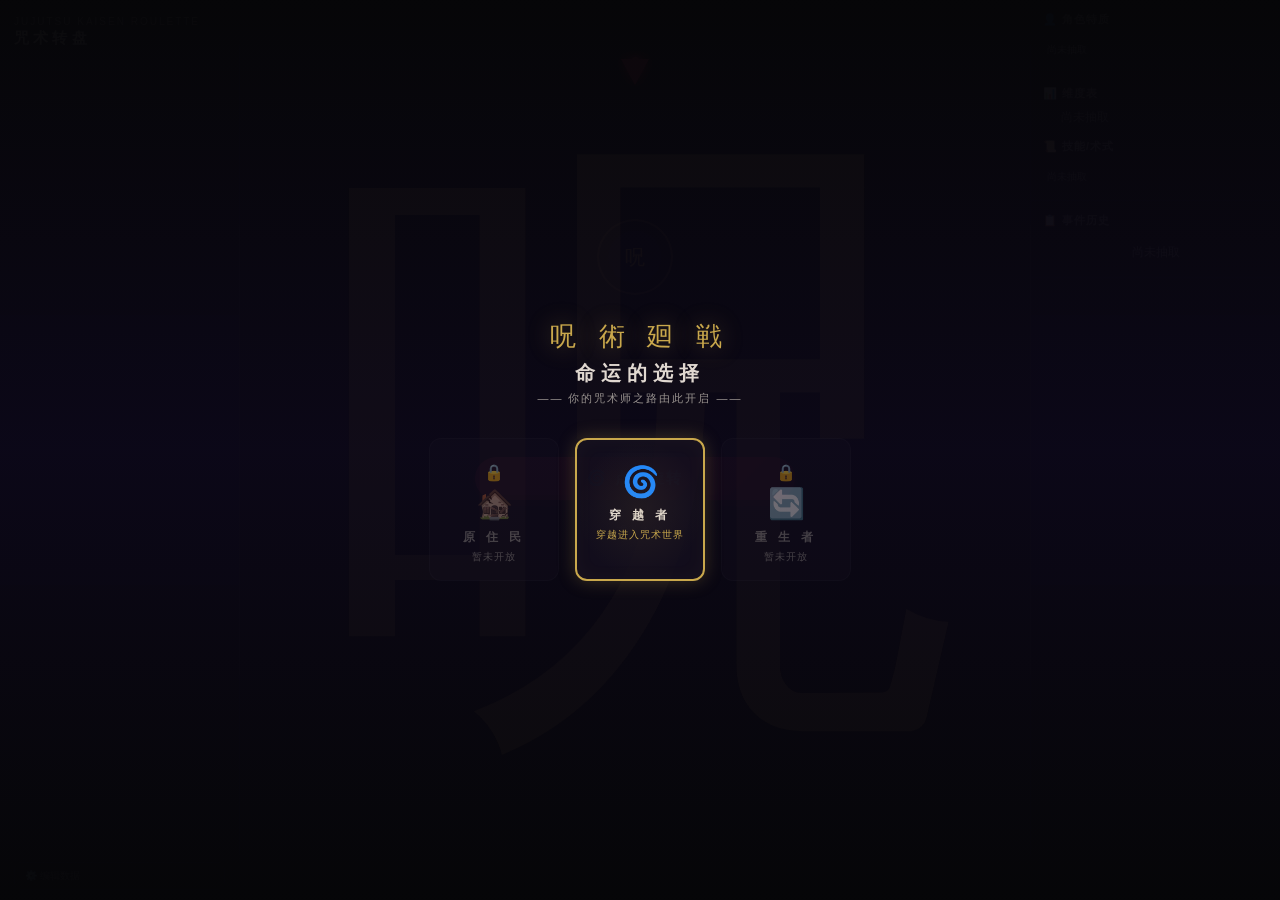
==== commit 69086fcb: "fix: 移除开场加载动画，直接进入选择页" ====
--- a/index.html
+++ b/index.html
@@ -7,13 +7,7 @@
 <link rel="stylesheet" href="style.css">
 </head>
 <body>
-<div class="loading-screen" id="loadingScreen">
-  <div class="ls-ring" id="lsRing"></div>
-  <div class="ls-seal">呪</div>
-  <div class="ls-title">咒 术 转 盘</div>
-  <div class="ls-dots" id="lsDots"></div>
-</div>
-<div class="intro-overlay" id="introOverlay" style="display:none">
+<div class="intro-overlay" id="introOverlay">
   <div class="intro-bg-seal">呪</div>
   <div class="intro-content">
     <div class="intro-jp">呪 術 廻 戦</div>
--- a/style.css
+++ b/style.css
@@ -306,21 +306,6 @@
 .btn-combat.escape:hover{color:#fff;border-color:rgba(255,255,255,.3)}
 .btn-combat.bind{background:rgba(200,160,40,.1);border-color:var(--gold);color:var(--gold)}
 
-/* ============ 加载动画 ============ */
-.loading-screen{position:fixed;inset:0;z-index:1000;background:#000;display:flex;flex-direction:column;align-items:center;justify-content:center;transition:opacity .6s ease}
-.loading-screen.hide{opacity:0;pointer-events:none}
-.ls-seal{font-family:serif;font-size:80px;color:var(--gold);text-shadow:0 0 40px rgba(201,168,76,.6),0 0 80px rgba(201,168,76,.3);animation:lsPulse 1.4s ease-in-out infinite}
-@keyframes lsPulse{0%,100%{transform:scale(1);opacity:.8}50%{transform:scale(1.12);opacity:1}}
-.ls-ring{position:absolute;width:120px;height:120px;border-radius:50%;border:1px solid rgba(201,168,76,.15);animation:lsRingExpand 2.2s ease-out forwards}
-@keyframes lsRingExpand{0%{transform:scale(.3);opacity:.8}60%{transform:scale(3);opacity:.15}100%{transform:scale(5);opacity:0}}
-.ls-title{font-family:serif;font-size:13px;letter-spacing:8px;color:var(--dim);margin-top:18px;animation:lsFade 1.5s ease-in-out infinite alternate}
-@keyframes lsFade{0%{opacity:.3}100%{opacity:.8}}
-.ls-dots{position:absolute;bottom:15%;display:flex;gap:8px}
-.ls-dots span{width:4px;height:4px;border-radius:50%;background:var(--gold);animation:lsDotBounce .8s ease-in-out infinite}
-.ls-dots span:nth-child(2){animation-delay:.15s}
-.ls-dots span:nth-child(3){animation-delay:.3s}
-@keyframes lsDotBounce{0%,100%{transform:translateY(0);opacity:.3}50%{transform:translateY(-12px);opacity:1}}
-
 /* ============ 开场选择页 ============ */
 .intro-overlay{position:fixed;inset:0;z-index:999;background:linear-gradient(180deg,rgba(6,6,8,.98)0%,rgba(12,8,24,.96)50%,rgba(6,6,8,.98)100%);display:flex;align-items:center;justify-content:center;overflow:hidden}
 .intro-bg-seal{position:absolute;top:50%;left:50%;transform:translate(-50%,-50%);font-family:serif;font-size:50vw;color:rgba(201,168,76,.025);pointer-events:none;animation:lsPulse 8s ease-in-out infinite}
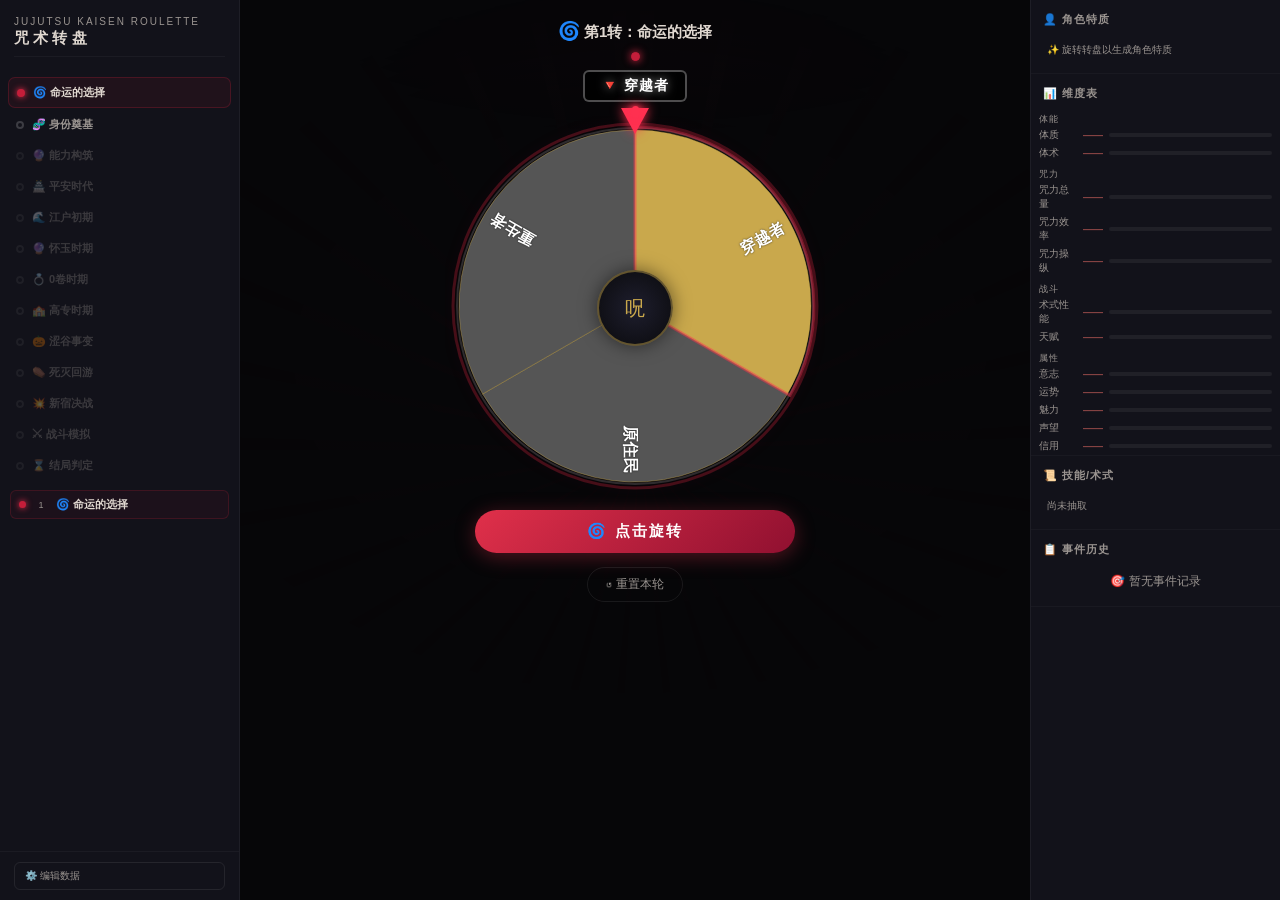
==== commit 70fafe11: "feat: 阶段0命运选择 + 审查修复(反转术式cond/p2_rev清除/反转术式外放cond)" ====
--- a/index.html
+++ b/index.html
@@ -7,34 +7,6 @@
 <link rel="stylesheet" href="style.css">
 </head>
 <body>
-<div class="intro-overlay" id="introOverlay">
-  <div class="intro-bg-seal">呪</div>
-  <div class="intro-content">
-    <div class="intro-jp">呪 術 廻 戦</div>
-    <div class="intro-title">命运的选择</div>
-    <div class="intro-subtitle">—— 你的咒术师之路由此开启 ——</div>
-    <div class="intro-choices">
-      <div class="intro-choice locked" onclick="introToast('原住民')">
-        <div class="ic-lock">🔒</div>
-        <div class="ic-icon">🏚️</div>
-        <div class="ic-label">原 住 民</div>
-        <div class="ic-hint">暂未开放</div>
-      </div>
-      <div class="intro-choice active" onclick="selectOrigin('穿越者')">
-        <div class="ic-glow"></div>
-        <div class="ic-icon">🌀</div>
-        <div class="ic-label">穿 越 者</div>
-        <div class="ic-hint">穿越进入咒术世界</div>
-      </div>
-      <div class="intro-choice locked" onclick="introToast('重生者')">
-        <div class="ic-lock">🔒</div>
-        <div class="ic-icon">🔄</div>
-        <div class="ic-label">重 生 者</div>
-        <div class="ic-hint">暂未开放</div>
-      </div>
-    </div>
-  </div>
-</div>
 <div class="dots-bg" id="dotsBg"></div>
 <div class="c-seal a">呪</div><div class="c-seal b">術</div><div class="c-seal c">封</div><div class="c-seal d">解</div>
 
@@ -56,6 +28,16 @@
     <div class="sb-footer"><div class="sb-edit" onclick="toggleEditor()">⚙️ 编辑数据</div></div>
   </div>
   <div class="center-area" id="centerArea">
+    <div class="origin-pick" id="originPick" style="display:none">
+      <div class="op-jp">呪 術 廻 戦</div>
+      <div class="op-title">命运的选择</div>
+      <div class="op-sub">—— 你的咒术师之路由此开启 ——</div>
+      <div class="op-cards">
+        <div class="op-card locked" onclick="introToast('原住民')"><div class="opc-lock">🔒</div><div class="opc-icon">🏚️</div><div class="opc-label">原住民</div><div class="opc-hint">暂未开放</div></div>
+        <div class="op-card active" onclick="selectOrigin('穿越者')"><div class="opc-glow"></div><div class="opc-icon">🌀</div><div class="opc-label">穿越者</div><div class="opc-hint">穿越进入咒术世界</div></div>
+        <div class="op-card locked" onclick="introToast('重生者')"><div class="opc-lock">🔒</div><div class="opc-icon">🔄</div><div class="opc-label">重生者</div><div class="opc-hint">暂未开放</div></div>
+      </div>
+    </div>
     <div class="round-title" id="roundTitle"></div>
     <div class="enemy-card" id="enemyCard" style="display:none"></div>
     <div class="combat-bars" id="combatBars" style="display:none"></div>
--- a/style.css
+++ b/style.css
@@ -306,26 +306,24 @@
 .btn-combat.escape:hover{color:#fff;border-color:rgba(255,255,255,.3)}
 .btn-combat.bind{background:rgba(200,160,40,.1);border-color:var(--gold);color:var(--gold)}
 
-/* ============ 开场选择页 ============ */
-.intro-overlay{position:fixed;inset:0;z-index:999;background:linear-gradient(180deg,rgba(6,6,8,.98)0%,rgba(12,8,24,.96)50%,rgba(6,6,8,.98)100%);display:flex;align-items:center;justify-content:center;overflow:hidden}
-.intro-bg-seal{position:absolute;top:50%;left:50%;transform:translate(-50%,-50%);font-family:serif;font-size:50vw;color:rgba(201,168,76,.025);pointer-events:none;animation:lsPulse 8s ease-in-out infinite}
-.intro-content{position:relative;z-index:1;text-align:center;padding:20px;max-width:480px;width:100%}
-.intro-jp{font-family:serif;font-size:26px;letter-spacing:8px;color:var(--gold);text-shadow:0 0 24px rgba(201,168,76,.4);margin-bottom:6px}
-.intro-title{font-size:20px;font-weight:700;letter-spacing:6px;color:var(--text);margin-bottom:4px}
-.intro-subtitle{font-size:11px;color:var(--dim);letter-spacing:2px;margin-bottom:32px}
-.intro-choices{display:flex;gap:16px;justify-content:center;flex-wrap:wrap}
-.intro-choice{position:relative;width:130px;padding:24px 14px 16px;border-radius:var(--r);text-align:center;cursor:pointer;transition:transform .3s,box-shadow .3s;background:rgba(20,16,30,.8);border:1px solid rgba(255,255,255,.06);overflow:hidden}
-.intro-choice:hover{transform:translateY(-3px)}
-.intro-choice.active{border:2px solid var(--gold);box-shadow:0 0 18px rgba(201,168,76,.25),inset 0 0 20px rgba(201,168,76,.04);animation:icGlow 2.2s ease-in-out infinite}
-.intro-choice.active:hover{transform:translateY(-4px);box-shadow:0 0 32px rgba(201,168,76,.45),inset 0 0 30px rgba(201,168,76,.06)}
-@keyframes icGlow{0%,100%{box-shadow:0 0 18px rgba(201,168,76,.25),inset 0 0 20px rgba(201,168,76,.04)}50%{box-shadow:0 0 32px rgba(201,168,76,.45),inset 0 0 30px rgba(201,168,76,.08)}}
-.ic-glow{position:absolute;inset:0;background:radial-gradient(ellipse at center,rgba(201,168,76,.08)0%,transparent 70%);pointer-events:none}
-.intro-choice.locked{cursor:not-allowed;opacity:.4;border:1px solid rgba(255,255,255,.04);pointer-events:none}
-.intro-choice.locked:hover{transform:none}
-.ic-lock{font-size:16px;margin-bottom:4px}
-.ic-icon{font-size:30px;margin-bottom:8px}
-.ic-label{font-size:12px;font-weight:700;letter-spacing:4px;color:var(--text);margin-bottom:4px}
-.intro-choice.locked .ic-label{color:var(--dim)}
-.ic-hint{font-size:10px;color:var(--dim);letter-spacing:1px}
-.intro-choice.active .ic-hint{color:var(--gold)}
+/* ============ 开场选择 ============ */
+.origin-pick{text-align:center;padding:32px 12px 16px;width:100%;max-width:480px;margin:0 auto}
+.op-jp{font-family:serif;font-size:22px;letter-spacing:8px;color:var(--gold);text-shadow:0 0 20px rgba(201,168,76,.35);margin-bottom:4px}
+.op-title{font-size:18px;font-weight:700;letter-spacing:6px;color:var(--text);margin-bottom:2px}
+.op-sub{font-size:10px;color:var(--dim);letter-spacing:2px;margin-bottom:24px}
+.op-cards{display:flex;gap:14px;justify-content:center;flex-wrap:wrap}
+.op-card{position:relative;width:120px;padding:22px 12px 14px;border-radius:var(--r);text-align:center;cursor:pointer;transition:transform .3s,box-shadow .3s;background:rgba(20,16,30,.8);border:1px solid rgba(255,255,255,.06);overflow:hidden}
+.op-card:hover{transform:translateY(-3px)}
+.op-card.active{border:2px solid var(--gold);box-shadow:0 0 16px rgba(201,168,76,.2),inset 0 0 18px rgba(201,168,76,.03);animation:icGlow 2.2s ease-in-out infinite}
+.op-card.active:hover{transform:translateY(-4px);box-shadow:0 0 28px rgba(201,168,76,.4)}
+@keyframes icGlow{0%,100%{box-shadow:0 0 16px rgba(201,168,76,.2)}50%{box-shadow:0 0 28px rgba(201,168,76,.4)}}
+.opc-glow{position:absolute;inset:0;background:radial-gradient(ellipse at center,rgba(201,168,76,.06)0%,transparent 70%);pointer-events:none}
+.op-card.locked{cursor:not-allowed;opacity:.35;pointer-events:none}
+.op-card.locked:hover{transform:none}
+.opc-lock{font-size:15px;margin-bottom:3px}
+.opc-icon{font-size:28px;margin-bottom:6px}
+.opc-label{font-size:12px;font-weight:700;letter-spacing:4px;color:var(--text);margin-bottom:3px}
+.op-card.locked .opc-label{color:var(--dim)}
+.opc-hint{font-size:10px;color:var(--dim);letter-spacing:1px}
+.op-card.active .opc-hint{color:var(--gold)}
 .btn-combat.bind:hover{background:var(--gold);color:#1a1a1a}
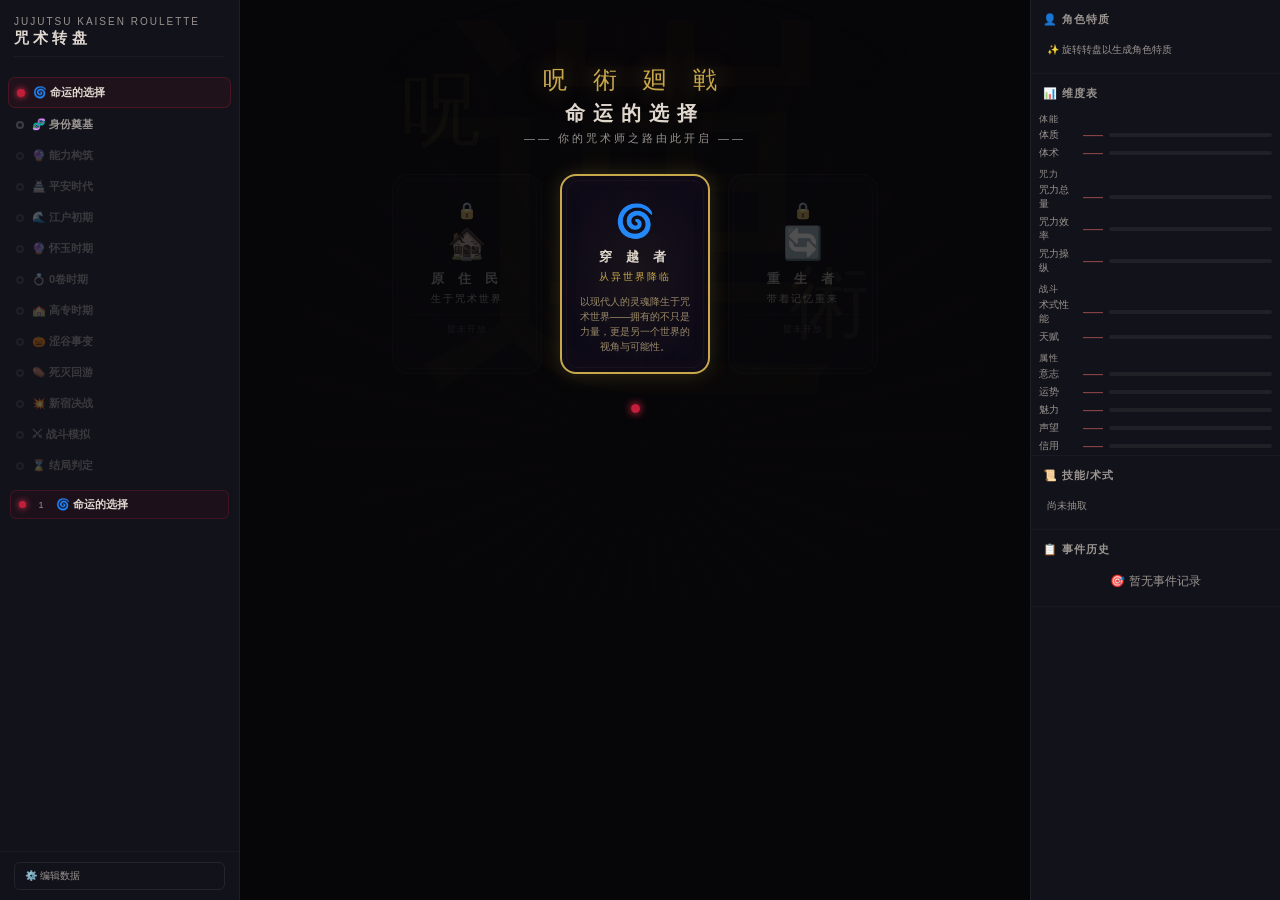
==== commit 1471a1b9: "fix: 阶段0UI修复(隐藏转盘残留元素+阶段切换清理+选择后显示进入下一阶段按钮)+美术升级" ====
--- a/index.html
+++ b/index.html
@@ -29,13 +29,25 @@
   </div>
   <div class="center-area" id="centerArea">
     <div class="origin-pick" id="originPick" style="display:none">
+      <div class="op-seal">運</div>
+      <div class="op-deco dl">呪</div><div class="op-deco dr">術</div>
       <div class="op-jp">呪 術 廻 戦</div>
       <div class="op-title">命运的选择</div>
       <div class="op-sub">—— 你的咒术师之路由此开启 ——</div>
       <div class="op-cards">
-        <div class="op-card locked" onclick="introToast('原住民')"><div class="opc-lock">🔒</div><div class="opc-icon">🏚️</div><div class="opc-label">原住民</div><div class="opc-hint">暂未开放</div></div>
-        <div class="op-card active" onclick="selectOrigin('穿越者')"><div class="opc-glow"></div><div class="opc-icon">🌀</div><div class="opc-label">穿越者</div><div class="opc-hint">穿越进入咒术世界</div></div>
-        <div class="op-card locked" onclick="introToast('重生者')"><div class="opc-lock">🔒</div><div class="opc-icon">🔄</div><div class="opc-label">重生者</div><div class="opc-hint">暂未开放</div></div>
+        <div class="op-card locked" onclick="introToast('原住民')">
+          <div class="opc-frame"></div><div class="opc-lock">🔒</div><div class="opc-icon">🏚️</div>
+          <div class="opc-label">原 住 民</div><div class="opc-hint">生于咒术世界</div><div class="opc-status">暂未开放</div>
+        </div>
+        <div class="op-card active" onclick="selectOrigin('穿越者')">
+          <div class="opc-frame"></div><div class="opc-glow"></div><div class="opc-icon">🌀</div>
+          <div class="opc-label">穿 越 者</div><div class="opc-hint">从异世界降临</div>
+          <div class="opc-desc">以现代人的灵魂降生于咒术世界——拥有的不只是力量，更是另一个世界的视角与可能性。</div>
+        </div>
+        <div class="op-card locked" onclick="introToast('重生者')">
+          <div class="opc-frame"></div><div class="opc-lock">🔒</div><div class="opc-icon">🔄</div>
+          <div class="opc-label">重 生 者</div><div class="opc-hint">带着记忆重来</div><div class="opc-status">暂未开放</div>
+        </div>
       </div>
     </div>
     <div class="round-title" id="roundTitle"></div>
--- a/style.css
+++ b/style.css
@@ -265,6 +265,10 @@
 .cv-stance{padding:2px 10px;border-radius:10px;background:rgba(201,168,76,.15);color:var(--gold);font-weight:700;letter-spacing:1px}
 .cv-burnout{padding:2px 10px;border-radius:10px;background:rgba(128,0,255,.2);color:#a0f;font-weight:700;animation:bfxPulse 1s ease infinite}
 .cv-domain{padding:2px 10px;border-radius:10px;background:rgba(0,160,255,.15);color:#5af;font-weight:700}
+/* 领域展开动画 */
+@keyframes domainExpand{0%{box-shadow:0 0 0 rgba(128,0,255,0)}15%{box-shadow:0 0 80px rgba(128,0,255,.6),inset 0 0 40px rgba(128,0,255,.2)}50%{box-shadow:0 0 120px rgba(128,0,255,.9),inset 0 0 60px rgba(128,0,255,.4)}100%{box-shadow:0 0 0 rgba(128,0,255,0)}}
+#wheelWrap.domain-expanding{animation:domainExpand .8s ease-out}
+#wheelWrap.domain-expanding canvas{filter:brightness(1.3) hue-rotate(30deg)}
 .cv-bias{padding:2px 8px;font-size:9px;color:var(--gold)}
 .cv-log{width:100%;max-width:500px;margin-top:4px;border-radius:8px;background:rgba(4,2,8,.9);border:1px solid rgba(255,255,255,.04)}
 .cv-log-title{padding:4px 10px;font-size:10px;color:var(--gold);border-bottom:1px solid rgba(255,255,255,.04)}
@@ -307,23 +311,32 @@
 .btn-combat.bind{background:rgba(200,160,40,.1);border-color:var(--gold);color:var(--gold)}
 
 /* ============ 开场选择 ============ */
-.origin-pick{text-align:center;padding:32px 12px 16px;width:100%;max-width:480px;margin:0 auto}
-.op-jp{font-family:serif;font-size:22px;letter-spacing:8px;color:var(--gold);text-shadow:0 0 20px rgba(201,168,76,.35);margin-bottom:4px}
-.op-title{font-size:18px;font-weight:700;letter-spacing:6px;color:var(--text);margin-bottom:2px}
-.op-sub{font-size:10px;color:var(--dim);letter-spacing:2px;margin-bottom:24px}
-.op-cards{display:flex;gap:14px;justify-content:center;flex-wrap:wrap}
-.op-card{position:relative;width:120px;padding:22px 12px 14px;border-radius:var(--r);text-align:center;cursor:pointer;transition:transform .3s,box-shadow .3s;background:rgba(20,16,30,.8);border:1px solid rgba(255,255,255,.06);overflow:hidden}
-.op-card:hover{transform:translateY(-3px)}
-.op-card.active{border:2px solid var(--gold);box-shadow:0 0 16px rgba(201,168,76,.2),inset 0 0 18px rgba(201,168,76,.03);animation:icGlow 2.2s ease-in-out infinite}
-.op-card.active:hover{transform:translateY(-4px);box-shadow:0 0 28px rgba(201,168,76,.4)}
-@keyframes icGlow{0%,100%{box-shadow:0 0 16px rgba(201,168,76,.2)}50%{box-shadow:0 0 28px rgba(201,168,76,.4)}}
+.origin-pick{position:relative;text-align:center;padding:44px 16px 20px;width:100%;max-width:520px;margin:0 auto;overflow:hidden}
+.op-seal{position:absolute;top:50%;left:50%;transform:translate(-50%,-50%);font-family:serif;font-size:35vw;color:rgba(201,168,76,.02);pointer-events:none;animation:lsPulse 10s ease-in-out infinite}
+@keyframes lsPulse{0%,100%{transform:translate(-50%,-50%)scale(1)}50%{transform:translate(-50%,-50%)scale(1.05)}}
+.op-deco{position:absolute;font-family:serif;font-size:clamp(40px,8vw,80px);color:rgba(201,168,76,.04);pointer-events:none;animation:decoDrift 6s ease-in-out infinite alternate}
+.op-deco.dl{top:10%;left:5%}
+.op-deco.dr{bottom:10%;right:5%;animation-delay:-3s}
+@keyframes decoDrift{0%{transform:translateY(0)}100%{transform:translateY(-12px)}}
+.op-jp{font-family:serif;font-size:24px;letter-spacing:10px;color:var(--gold);text-shadow:0 0 24px rgba(201,168,76,.35);margin-bottom:4px}
+.op-title{font-size:20px;font-weight:700;letter-spacing:8px;color:var(--text);margin-bottom:4px}
+.op-sub{font-size:11px;color:var(--dim);letter-spacing:3px;margin-bottom:28px}
+.op-cards{display:flex;gap:18px;justify-content:center;flex-wrap:wrap}
+.op-card{position:relative;width:150px;padding:26px 14px 18px;border-radius:16px;text-align:center;cursor:pointer;transition:transform .35s,box-shadow .35s;background:rgba(16,12,26,.85);border:1px solid rgba(255,255,255,.06);overflow:hidden}
+.op-card:hover{transform:translateY(-4px)}
+.opc-frame{position:absolute;inset:4px;border-radius:12px;border:1px solid rgba(255,255,255,.04);pointer-events:none}
+.op-card.active{border:2px solid var(--gold);box-shadow:0 0 20px rgba(201,168,76,.22),inset 0 0 24px rgba(201,168,76,.03);animation:icGlow 2.2s ease-in-out infinite}
+.op-card.active:hover{transform:translateY(-5px);box-shadow:0 0 36px rgba(201,168,76,.45)}
+@keyframes icGlow{0%,100%{box-shadow:0 0 20px rgba(201,168,76,.22)}50%{box-shadow:0 0 34px rgba(201,168,76,.42)}}
 .opc-glow{position:absolute;inset:0;background:radial-gradient(ellipse at center,rgba(201,168,76,.06)0%,transparent 70%);pointer-events:none}
-.op-card.locked{cursor:not-allowed;opacity:.35;pointer-events:none}
+.op-card.locked{cursor:not-allowed;opacity:.3;filter:grayscale(.5);pointer-events:none}
 .op-card.locked:hover{transform:none}
-.opc-lock{font-size:15px;margin-bottom:3px}
-.opc-icon{font-size:28px;margin-bottom:6px}
-.opc-label{font-size:12px;font-weight:700;letter-spacing:4px;color:var(--text);margin-bottom:3px}
+.opc-lock{font-size:16px;margin-bottom:4px}
+.opc-icon{font-size:32px;margin-bottom:8px}
+.opc-label{font-size:13px;font-weight:700;letter-spacing:5px;color:var(--text);margin-bottom:4px}
 .op-card.locked .opc-label{color:var(--dim)}
-.opc-hint{font-size:10px;color:var(--dim);letter-spacing:1px}
+.opc-hint{font-size:10px;color:var(--dim);letter-spacing:2px}
 .op-card.active .opc-hint{color:var(--gold)}
+.opc-desc{font-size:10px;color:#9a8a6a;line-height:1.5;margin-top:10px;padding:0 2px}
+.opc-status{font-size:9px;color:rgba(255,255,255,.2);margin-top:8px;padding-top:8px;border-top:1px solid rgba(255,255,255,.04);letter-spacing:1px}
 .btn-combat.bind:hover{background:var(--gold);color:#1a1a1a}
